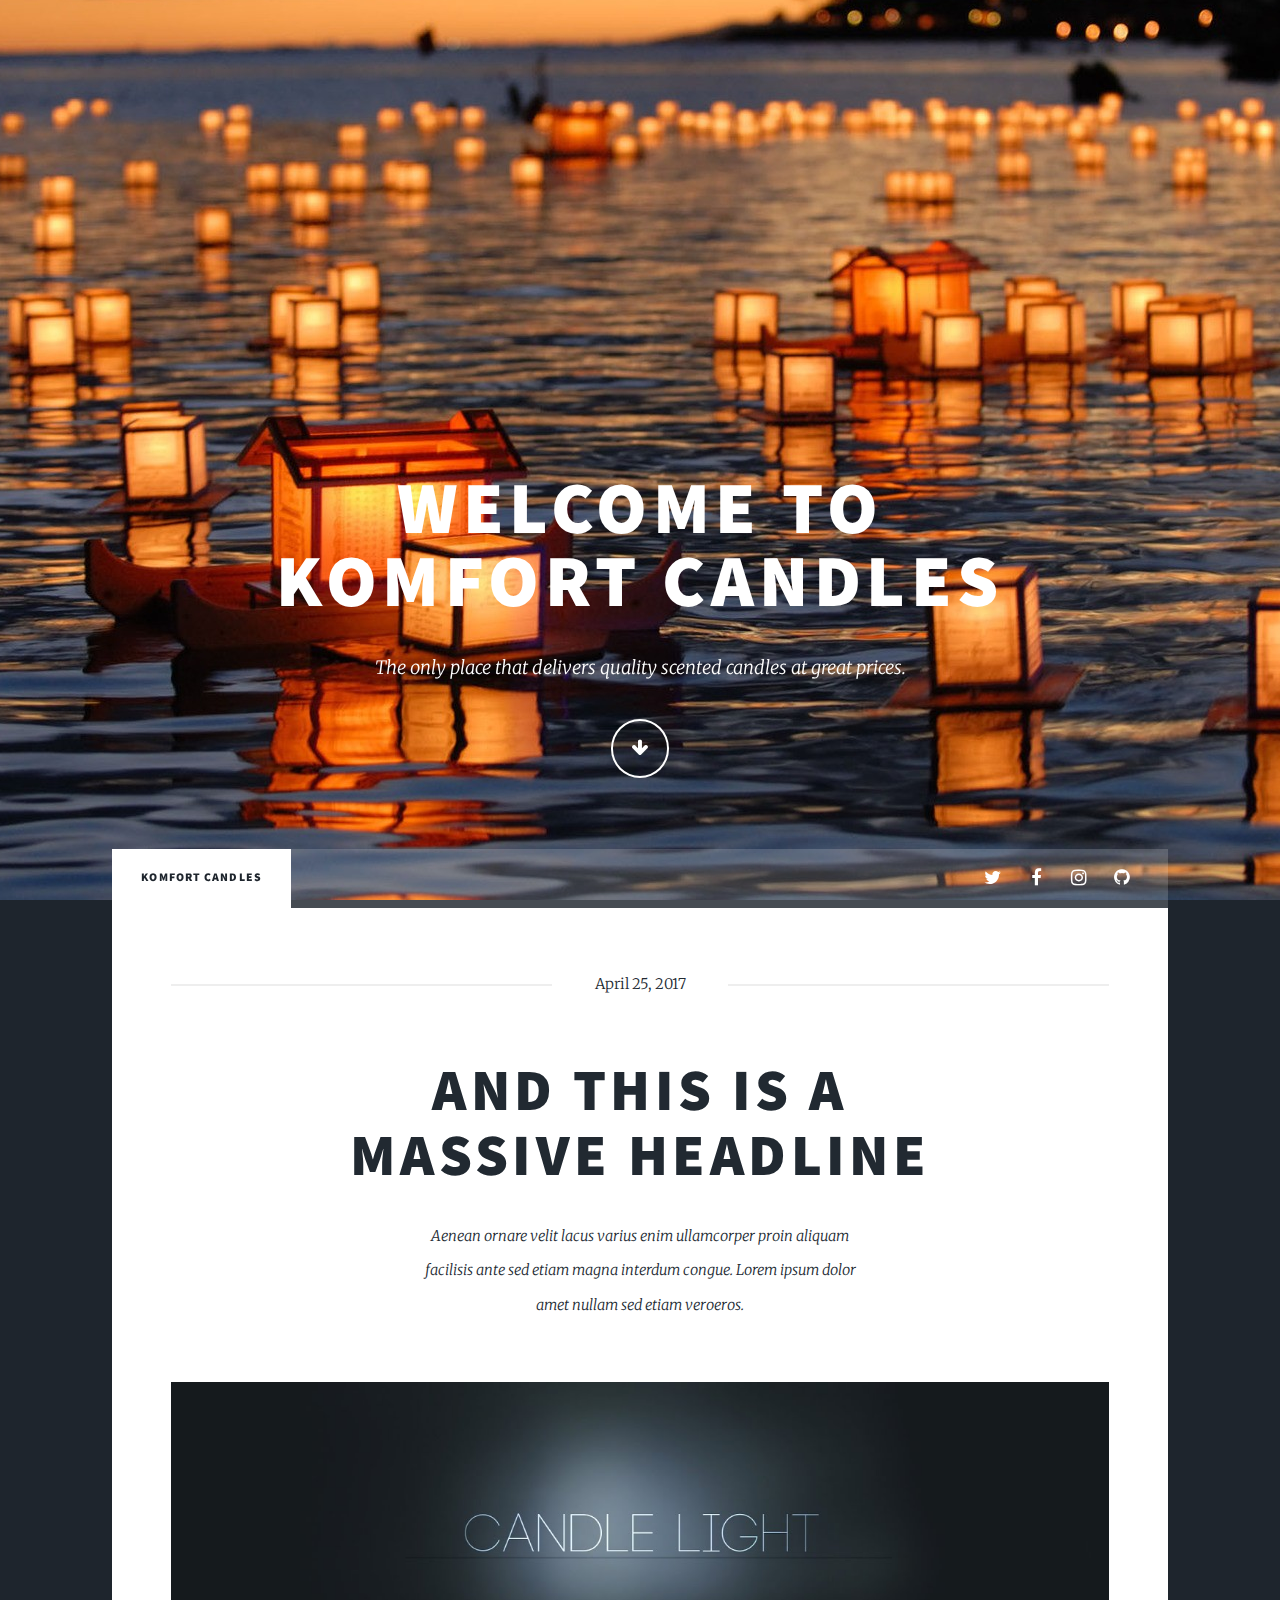
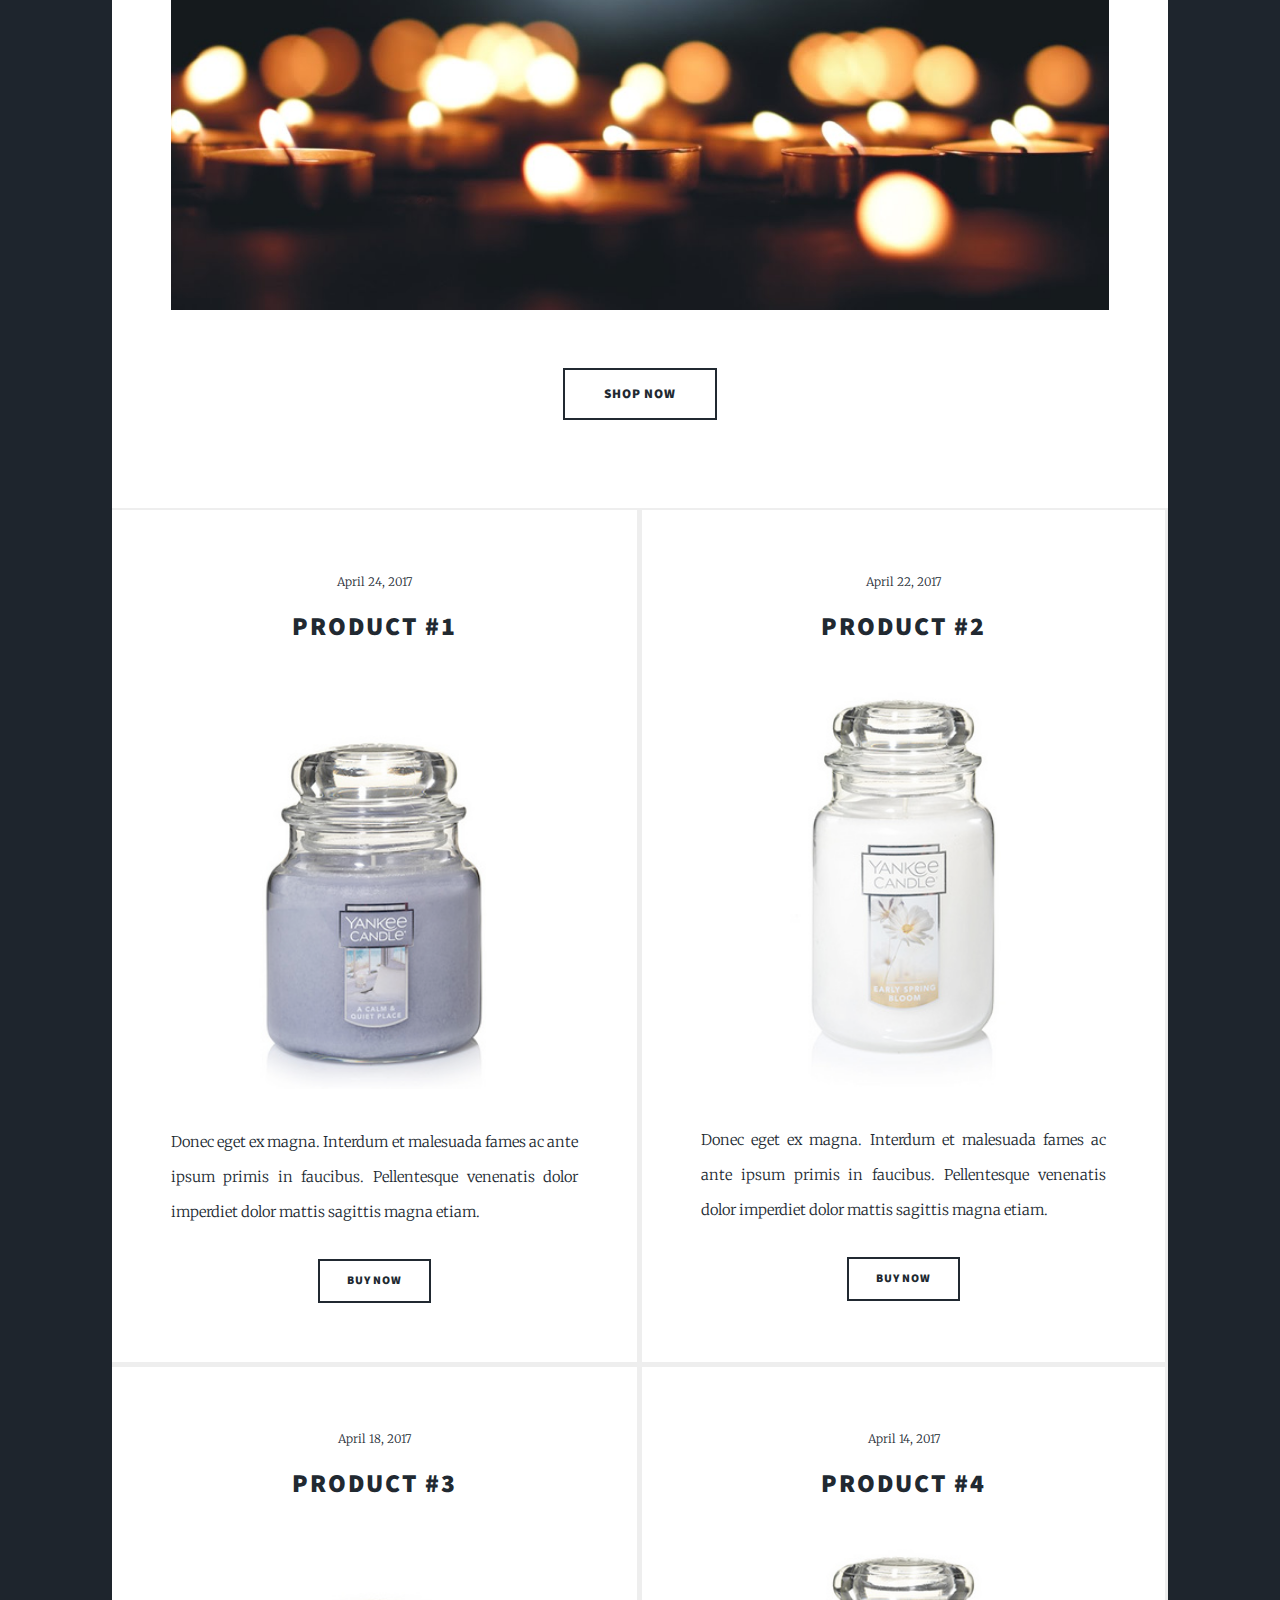
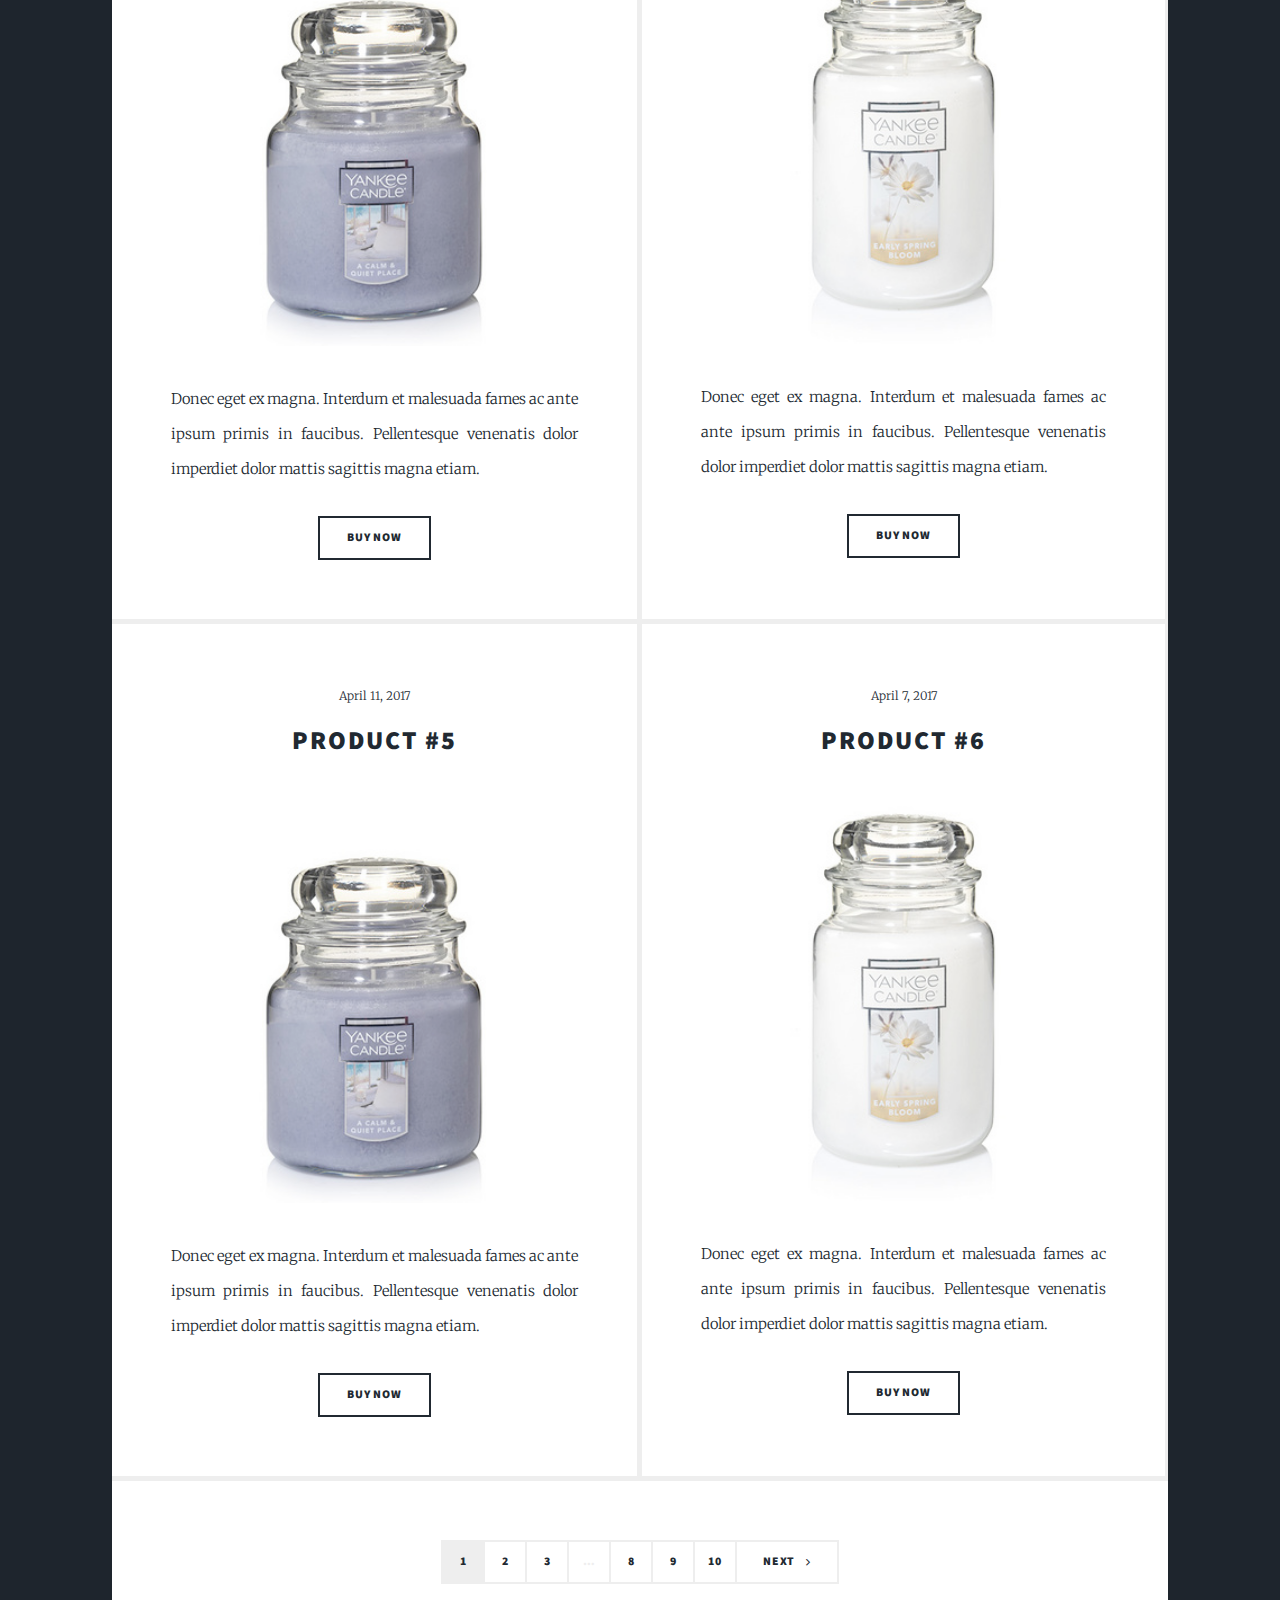
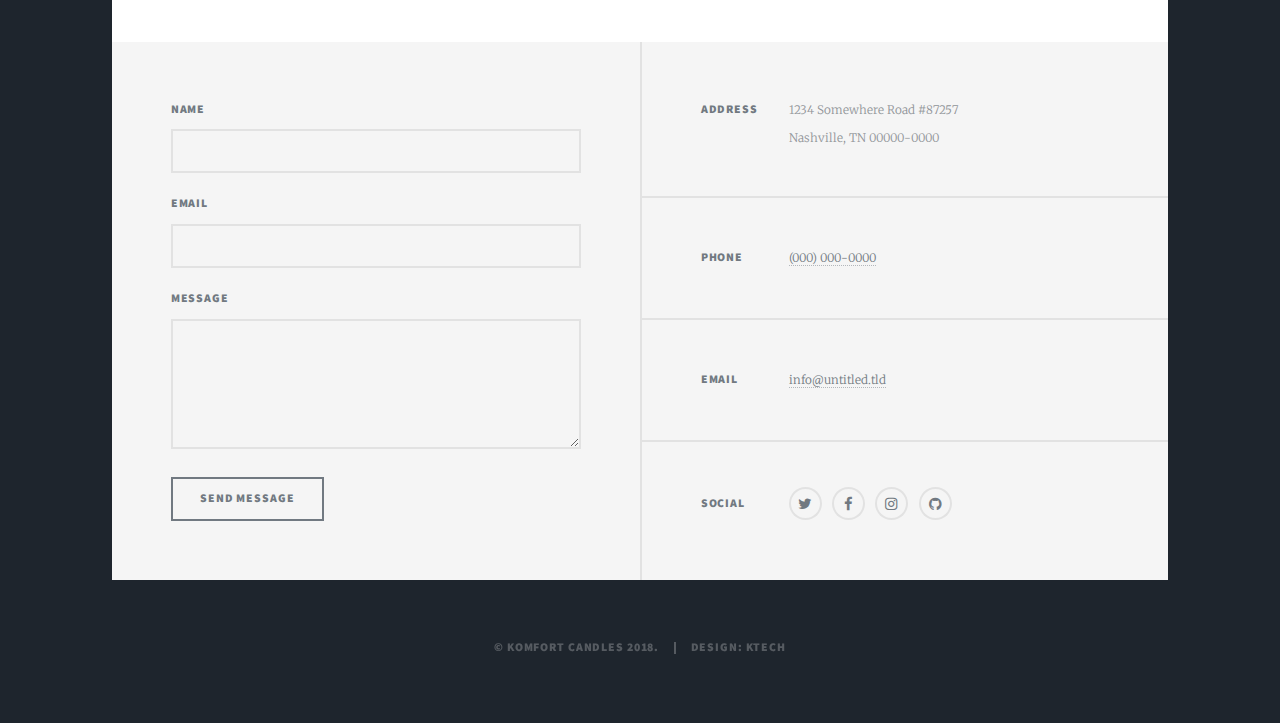
==== index.html @ 7b69973c "Add files via upload" ====
<!DOCTYPE HTML>

<html>
	<head>
		<title>Template6</title>
		<meta charset="utf-8" />
		<meta name="viewport" content="width=device-width, initial-scale=1, user-scalable=no" />
		<link rel="stylesheet" href="assets/css/main.css" />
		<noscript><link rel="stylesheet" href="assets/css/noscript.css" /></noscript>
	</head>
	<body class="is-loading">

		<!-- Wrapper -->
			<div id="wrapper" class="fade-in">

				<!-- Intro -->
					<div id="intro">
						<h1>Welcome to<br />
						KOMFORT CANDLES</h1>
						<p>The only place that delivers quality scented candles at great prices.</p>
						<ul class="actions">
							<li><a href="#header" class="button icon solo fa-arrow-down scrolly">Continue</a></li>
						</ul>
					</div>

				<!-- Header -->
					<header id="header">
						<a href="index.html" class="logo">KC</a>
					</header>

				<!-- Nav -->
					<nav id="nav">
						<ul class="links">
							<li class="active"><a href="index.html">KOMFORT CANDLES</a></li>
						</ul>
						<ul class="icons">
							<li><a href="#" class="icon fa-twitter"><span class="label">Twitter</span></a></li>
							<li><a href="#" class="icon fa-facebook"><span class="label">Facebook</span></a></li>
							<li><a href="#" class="icon fa-instagram"><span class="label">Instagram</span></a></li>
							<li><a href="#" class="icon fa-github"><span class="label">GitHub</span></a></li>
						</ul>
					</nav>

				<!-- Main -->
					<div id="main">

						<!-- Featured Post -->
							<article class="post featured">
								<header class="major">
									<span class="date">April 25, 2017</span>
									<h2><a href="#">And this is a<br />
									massive headline</a></h2>
									<p>Aenean ornare velit lacus varius enim ullamcorper proin aliquam<br />
									facilisis ante sed etiam magna interdum congue. Lorem ipsum dolor<br />
									amet nullam sed etiam veroeros.</p>
								</header>
								<a href="#" class="image main"><img src="images/candles4.jpg" alt="" /></a>
								<ul class="actions">
									<li><a href="#one" class="button big">Shop Now</a></li>
								</ul>
							</article>

						<!-- Posts -->
							<section id="one" class="posts">
								<article>
									<header>
										<span class="date">April 24, 2017</span>
										<h2><a href="#">Product #1<br /></a></h2>
									</header>
									<a href="#" class="image fit"><img src="images/pcandle.jpg" alt="" /></a>
									<p>Donec eget ex magna. Interdum et malesuada fames ac ante ipsum primis in faucibus. Pellentesque venenatis dolor imperdiet dolor mattis sagittis magna etiam.</p>
									<ul class="actions">
										<li><a href="#" class="button">Buy Now</a></li>
									</ul>
								</article>
								<article>
									<header>
										<span class="date">April 22, 2017</span>
										<h2><a href="#">Product #2<br /></a></h2>
									</header>
									<a href="#" class="image fit"><img src="images/pcandle1.jpg" alt="" /></a>
									<p>Donec eget ex magna. Interdum et malesuada fames ac ante ipsum primis in faucibus. Pellentesque venenatis dolor imperdiet dolor mattis sagittis magna etiam.</p>
									<ul class="actions">
										<li><a href="#" class="button">Buy Now</a></li>
									</ul>
								</article>
								<article>
									<header>
										<span class="date">April 18, 2017</span>
										<h2><a href="#">Product #3<br /></a></h2>
									</header>
									<a href="#" class="image fit"><img src="images/pcandle.jpg" alt="" /></a>
									<p>Donec eget ex magna. Interdum et malesuada fames ac ante ipsum primis in faucibus. Pellentesque venenatis dolor imperdiet dolor mattis sagittis magna etiam.</p>
									<ul class="actions">
										<li><a href="#" class="button">Buy Now</a></li>
									</ul>
								</article>
								<article>
									<header>
										<span class="date">April 14, 2017</span>
										<h2><a href="#">Product #4<br /></a></h2>
									</header>
									<a href="#" class="image fit"><img src="images/pcandle1.jpg" alt="" /></a>
									<p>Donec eget ex magna. Interdum et malesuada fames ac ante ipsum primis in faucibus. Pellentesque venenatis dolor imperdiet dolor mattis sagittis magna etiam.</p>
									<ul class="actions">
										<li><a href="#" class="button">Buy Now</a></li>
									</ul>
								</article>
								<article>
									<header>
										<span class="date">April 11, 2017</span>
										<h2><a href="#">Product #5<br /></a></h2>
									</header>
									<a href="#" class="image fit"><img src="images/pcandle.jpg" alt="" /></a>
									<p>Donec eget ex magna. Interdum et malesuada fames ac ante ipsum primis in faucibus. Pellentesque venenatis dolor imperdiet dolor mattis sagittis magna etiam.</p>
									<ul class="actions">
										<li><a href="#" class="button">Buy Now</a></li>
									</ul>
								</article>
								<article>
									<header>
										<span class="date">April 7, 2017</span>
										<h2><a href="#">Product #6<br /></a></h2>
									</header>
									<a href="#" class="image fit"><img src="images/pcandle1.jpg" alt="" /></a>
									<p>Donec eget ex magna. Interdum et malesuada fames ac ante ipsum primis in faucibus. Pellentesque venenatis dolor imperdiet dolor mattis sagittis magna etiam.</p>
									<ul class="actions">
										<li><a href="#" class="button">Buy Now</a></li>
									</ul>
								</article>
							</section>

						<!-- Footer -->
							<footer>
								<div class="pagination">
									<!--<a href="#" class="previous">Prev</a>-->
									<a href="#" class="page active">1</a>
									<a href="#" class="page">2</a>
									<a href="#" class="page">3</a>
									<span class="extra">&hellip;</span>
									<a href="#" class="page">8</a>
									<a href="#" class="page">9</a>
									<a href="#" class="page">10</a>
									<a href="#" class="next">Next</a>
								</div>
							</footer>

					</div>

				<!-- Footer -->
					<footer id="footer">
						<section>
							<form method="post" action="#">
								<div class="field">
									<label for="name">Name</label>
									<input type="text" name="name" id="name" />
								</div>
								<div class="field">
									<label for="email">Email</label>
									<input type="text" name="email" id="email" />
								</div>
								<div class="field">
									<label for="message">Message</label>
									<textarea name="message" id="message" rows="3"></textarea>
								</div>
								<ul class="actions">
									<li><input type="submit" value="Send Message" /></li>
								</ul>
							</form>
						</section>
						<section class="split contact">
							<section class="alt">
								<h3>Address</h3>
								<p>1234 Somewhere Road #87257<br />
								Nashville, TN 00000-0000</p>
							</section>
							<section>
								<h3>Phone</h3>
								<p><a href="#">(000) 000-0000</a></p>
							</section>
							<section>
								<h3>Email</h3>
								<p><a href="#">info@untitled.tld</a></p>
							</section>
							<section>
								<h3>Social</h3>
								<ul class="icons alt">
									<li><a href="#" class="icon alt fa-twitter"><span class="label">Twitter</span></a></li>
									<li><a href="#" class="icon alt fa-facebook"><span class="label">Facebook</span></a></li>
									<li><a href="#" class="icon alt fa-instagram"><span class="label">Instagram</span></a></li>
									<li><a href="#" class="icon alt fa-github"><span class="label">GitHub</span></a></li>
								</ul>
							</section>
						</section>
					</footer>

				<!-- Copyright -->
					<div id="copyright">
						<ul><li>&copy; KOMFORT CANDLES 2018.</li><li>Design: kTECH</a></li></ul>
					</div>

			</div>

		<!-- Scripts -->
			<script src="assets/js/jquery.min.js"></script>
			<script src="assets/js/jquery.scrollex.min.js"></script>
			<script src="assets/js/jquery.scrolly.min.js"></script>
			<script src="assets/js/skel.min.js"></script>
			<script src="assets/js/util.js"></script>
			<script src="assets/js/main.js"></script>
			
			<script>

// Select all links with hashes
$('a[href*="#"]')
  // Remove links that don't actually link to anything
  .not('[href="#"]')
  .not('[href="#0"]')
  .click(function(event) {
    // On-page links
    if (
      location.pathname.replace(/^\//, '') == this.pathname.replace(/^\//, '') 
      && 
      location.hostname == this.hostname
    ) {
      // Figure out element to scroll to
      var target = $(this.hash);
      target = target.length ? target : $('[name=' + this.hash.slice(1) + ']');
      // Does a scroll target exist?
      if (target.length) {
        // Only prevent default if animation is actually gonna happen
        event.preventDefault();
        $('html, body').animate({
          scrollTop: target.offset().top
        }, 1000, function() {
          // Callback after animation
          // Must change focus!
          var $target = $(target);
          $target.focus();
          if ($target.is(":focus")) { // Checking if the target was focused
            return false;
          } else {
            $target.attr('tabindex','-1'); // Adding tabindex for elements not focusable
            $target.focus(); // Set focus again
          };
        });
      }
    }
  });


</script>

	</body>
</html>
---- assets/css/main.css ----
@import url(font-awesome.min.css);
@import url("https://fonts.googleapis.com/css?family=Merriweather:300,700,300italic,700italic|Source+Sans+Pro:900");

/

/* Reset */

	html, body, div, span, applet, object, iframe, h1, h2, h3, h4, h5, h6, p, blockquote, pre, a, abbr, acronym, address, big, cite, code, del, dfn, em, img, ins, kbd, q, s, samp, small, strike, strong, sub, sup, tt, var, b, u, i, center, dl, dt, dd, ol, ul, li, fieldset, form, label, legend, table, caption, tbody, tfoot, thead, tr, th, td, article, aside, canvas, details, embed, figure, figcaption, footer, header, hgroup, menu, nav, output, ruby, section, summary, time, mark, audio, video {
		margin: 0;
		padding: 0;
		border: 0;
		font-size: 100%;
		font: inherit;
		vertical-align: baseline;
	}

	article, aside, details, figcaption, figure, footer, header, hgroup, menu, nav, section {
		display: block;
	}

	body {
		line-height: 1;
	}

	ol, ul {
		list-style: none;
	}

	blockquote, q {
		quotes: none;
	}

	blockquote:before, blockquote:after, q:before, q:after {
		content: '';
		content: none;
	}

	table {
		border-collapse: collapse;
		border-spacing: 0;
	}

	body {
		-webkit-text-size-adjust: none;
	}

/* Box Model */

	*, *:before, *:after {
		-moz-box-sizing: border-box;
		-webkit-box-sizing: border-box;
		box-sizing: border-box;
	}

/* Grid */

	.row {
		border-bottom: solid 1px transparent;
		-moz-box-sizing: border-box;
		-webkit-box-sizing: border-box;
		box-sizing: border-box;
	}

	.row > * {
		float: left;
		-moz-box-sizing: border-box;
		-webkit-box-sizing: border-box;
		box-sizing: border-box;
	}

	.row:after, .row:before {
		content: '';
		display: block;
		clear: both;
		height: 0;
	}

	.row.uniform > * > :first-child {
		margin-top: 0;
	}

	.row.uniform > * > :last-child {
		margin-bottom: 0;
	}

	.row.\30 \25 > * {
		padding: 0 0 0 0rem;
	}

	.row.\30 \25 {
		margin: 0 0 -1px 0rem;
	}

	.row.uniform.\30 \25 > * {
		padding: 0rem 0 0 0rem;
	}

	.row.uniform.\30 \25 {
		margin: 0rem 0 -1px 0rem;
	}

	.row > * {
		padding: 0 0 0 1.5rem;
	}

	.row {
		margin: 0 0 -1px -1.5rem;
	}

	.row.uniform > * {
		padding: 1.5rem 0 0 1.5rem;
	}

	.row.uniform {
		margin: -1.5rem 0 -1px -1.5rem;
	}

	.row.\32 00\25 > * {
		padding: 0 0 0 3rem;
	}

	.row.\32 00\25 {
		margin: 0 0 -1px -3rem;
	}

	.row.uniform.\32 00\25 > * {
		padding: 3rem 0 0 3rem;
	}

	.row.uniform.\32 00\25 {
		margin: -3rem 0 -1px -3rem;
	}

	.row.\31 50\25 > * {
		padding: 0 0 0 2.25rem;
	}

	.row.\31 50\25 {
		margin: 0 0 -1px -2.25rem;
	}

	.row.uniform.\31 50\25 > * {
		padding: 2.25rem 0 0 2.25rem;
	}

	.row.uniform.\31 50\25 {
		margin: -2.25rem 0 -1px -2.25rem;
	}

	.row.\35 0\25 > * {
		padding: 0 0 0 0.75rem;
	}

	.row.\35 0\25 {
		margin: 0 0 -1px -0.75rem;
	}

	.row.uniform.\35 0\25 > * {
		padding: 0.75rem 0 0 0.75rem;
	}

	.row.uniform.\35 0\25 {
		margin: -0.75rem 0 -1px -0.75rem;
	}

	.row.\32 5\25 > * {
		padding: 0 0 0 0.375rem;
	}

	.row.\32 5\25 {
		margin: 0 0 -1px -0.375rem;
	}

	.row.uniform.\32 5\25 > * {
		padding: 0.375rem 0 0 0.375rem;
	}

	.row.uniform.\32 5\25 {
		margin: -0.375rem 0 -1px -0.375rem;
	}

	.\31 2u, .\31 2u\24 {
		width: 100%;
		clear: none;
		margin-left: 0;
	}

	.\31 1u, .\31 1u\24 {
		width: 91.6666666667%;
		clear: none;
		margin-left: 0;
	}

	.\31 0u, .\31 0u\24 {
		width: 83.3333333333%;
		clear: none;
		margin-left: 0;
	}

	.\39 u, .\39 u\24 {
		width: 75%;
		clear: none;
		margin-left: 0;
	}

	.\38 u, .\38 u\24 {
		width: 66.6666666667%;
		clear: none;
		margin-left: 0;
	}

	.\37 u, .\37 u\24 {
		width: 58.3333333333%;
		clear: none;
		margin-left: 0;
	}

	.\36 u, .\36 u\24 {
		width: 50%;
		clear: none;
		margin-left: 0;
	}

	.\35 u, .\35 u\24 {
		width: 41.6666666667%;
		clear: none;
		margin-left: 0;
	}

	.\34 u, .\34 u\24 {
		width: 33.3333333333%;
		clear: none;
		margin-left: 0;
	}

	.\33 u, .\33 u\24 {
		width: 25%;
		clear: none;
		margin-left: 0;
	}

	.\32 u, .\32 u\24 {
		width: 16.6666666667%;
		clear: none;
		margin-left: 0;
	}

	.\31 u, .\31 u\24 {
		width: 8.3333333333%;
		clear: none;
		margin-left: 0;
	}

	.\31 2u\24 + *,
	.\31 1u\24 + *,
	.\31 0u\24 + *,
	.\39 u\24 + *,
	.\38 u\24 + *,
	.\37 u\24 + *,
	.\36 u\24 + *,
	.\35 u\24 + *,
	.\34 u\24 + *,
	.\33 u\24 + *,
	.\32 u\24 + *,
	.\31 u\24 + * {
		clear: left;
	}

	.\-11u {
		margin-left: 91.66667%;
	}

	.\-10u {
		margin-left: 83.33333%;
	}

	.\-9u {
		margin-left: 75%;
	}

	.\-8u {
		margin-left: 66.66667%;
	}

	.\-7u {
		margin-left: 58.33333%;
	}

	.\-6u {
		margin-left: 50%;
	}

	.\-5u {
		margin-left: 41.66667%;
	}

	.\-4u {
		margin-left: 33.33333%;
	}

	.\-3u {
		margin-left: 25%;
	}

	.\-2u {
		margin-left: 16.66667%;
	}

	.\-1u {
		margin-left: 8.33333%;
	}

	@media screen and (max-width: 1680px) {

		.row > * {
			padding: 0 0 0 1.5rem;
		}

		.row {
			margin: 0 0 -1px -1.5rem;
		}

		.row.uniform > * {
			padding: 1.5rem 0 0 1.5rem;
		}

		.row.uniform {
			margin: -1.5rem 0 -1px -1.5rem;
		}

		.row.\32 00\25 > * {
			padding: 0 0 0 3rem;
		}

		.row.\32 00\25 {
			margin: 0 0 -1px -3rem;
		}

		.row.uniform.\32 00\25 > * {
			padding: 3rem 0 0 3rem;
		}

		.row.uniform.\32 00\25 {
			margin: -3rem 0 -1px -3rem;
		}

		.row.\31 50\25 > * {
			padding: 0 0 0 2.25rem;
		}

		.row.\31 50\25 {
			margin: 0 0 -1px -2.25rem;
		}

		.row.uniform.\31 50\25 > * {
			padding: 2.25rem 0 0 2.25rem;
		}

		.row.uniform.\31 50\25 {
			margin: -2.25rem 0 -1px -2.25rem;
		}

		.row.\35 0\25 > * {
			padding: 0 0 0 0.75rem;
		}

		.row.\35 0\25 {
			margin: 0 0 -1px -0.75rem;
		}

		.row.uniform.\35 0\25 > * {
			padding: 0.75rem 0 0 0.75rem;
		}

		.row.uniform.\35 0\25 {
			margin: -0.75rem 0 -1px -0.75rem;
		}

		.row.\32 5\25 > * {
			padding: 0 0 0 0.375rem;
		}

		.row.\32 5\25 {
			margin: 0 0 -1px -0.375rem;
		}

		.row.uniform.\32 5\25 > * {
			padding: 0.375rem 0 0 0.375rem;
		}

		.row.uniform.\32 5\25 {
			margin: -0.375rem 0 -1px -0.375rem;
		}

		.\31 2u\28xlarge\29, .\31 2u\24\28xlarge\29 {
			width: 100%;
			clear: none;
			margin-left: 0;
		}

		.\31 1u\28xlarge\29, .\31 1u\24\28xlarge\29 {
			width: 91.6666666667%;
			clear: none;
			margin-left: 0;
		}

		.\31 0u\28xlarge\29, .\31 0u\24\28xlarge\29 {
			width: 83.3333333333%;
			clear: none;
			margin-left: 0;
		}

		.\39 u\28xlarge\29, .\39 u\24\28xlarge\29 {
			width: 75%;
			clear: none;
			margin-left: 0;
		}

		.\38 u\28xlarge\29, .\38 u\24\28xlarge\29 {
			width: 66.6666666667%;
			clear: none;
			margin-left: 0;
		}

		.\37 u\28xlarge\29, .\37 u\24\28xlarge\29 {
			width: 58.3333333333%;
			clear: none;
			margin-left: 0;
		}

		.\36 u\28xlarge\29, .\36 u\24\28xlarge\29 {
			width: 50%;
			clear: none;
			margin-left: 0;
		}

		.\35 u\28xlarge\29, .\35 u\24\28xlarge\29 {
			width: 41.6666666667%;
			clear: none;
			margin-left: 0;
		}

		.\34 u\28xlarge\29, .\34 u\24\28xlarge\29 {
			width: 33.3333333333%;
			clear: none;
			margin-left: 0;
		}

		.\33 u\28xlarge\29, .\33 u\24\28xlarge\29 {
			width: 25%;
			clear: none;
			margin-left: 0;
		}

		.\32 u\28xlarge\29, .\32 u\24\28xlarge\29 {
			width: 16.6666666667%;
			clear: none;
			margin-left: 0;
		}

		.\31 u\28xlarge\29, .\31 u\24\28xlarge\29 {
			width: 8.3333333333%;
			clear: none;
			margin-left: 0;
		}

		.\31 2u\24\28xlarge\29 + *,
		.\31 1u\24\28xlarge\29 + *,
		.\31 0u\24\28xlarge\29 + *,
		.\39 u\24\28xlarge\29 + *,
		.\38 u\24\28xlarge\29 + *,
		.\37 u\24\28xlarge\29 + *,
		.\36 u\24\28xlarge\29 + *,
		.\35 u\24\28xlarge\29 + *,
		.\34 u\24\28xlarge\29 + *,
		.\33 u\24\28xlarge\29 + *,
		.\32 u\24\28xlarge\29 + *,
		.\31 u\24\28xlarge\29 + * {
			clear: left;
		}

		.\-11u\28xlarge\29 {
			margin-left: 91.66667%;
		}

		.\-10u\28xlarge\29 {
			margin-left: 83.33333%;
		}

		.\-9u\28xlarge\29 {
			margin-left: 75%;
		}

		.\-8u\28xlarge\29 {
			margin-left: 66.66667%;
		}

		.\-7u\28xlarge\29 {
			margin-left: 58.33333%;
		}

		.\-6u\28xlarge\29 {
			margin-left: 50%;
		}

		.\-5u\28xlarge\29 {
			margin-left: 41.66667%;
		}

		.\-4u\28xlarge\29 {
			margin-left: 33.33333%;
		}

		.\-3u\28xlarge\29 {
			margin-left: 25%;
		}

		.\-2u\28xlarge\29 {
			margin-left: 16.66667%;
		}

		.\-1u\28xlarge\29 {
			margin-left: 8.33333%;
		}

	}

	@media screen and (max-width: 1280px) {

		.row > * {
			padding: 0 0 0 1.5rem;
		}

		.row {
			margin: 0 0 -1px -1.5rem;
		}

		.row.uniform > * {
			padding: 1.5rem 0 0 1.5rem;
		}

		.row.uniform {
			margin: -1.5rem 0 -1px -1.5rem;
		}

		.row.\32 00\25 > * {
			padding: 0 0 0 3rem;
		}

		.row.\32 00\25 {
			margin: 0 0 -1px -3rem;
		}

		.row.uniform.\32 00\25 > * {
			padding: 3rem 0 0 3rem;
		}

		.row.uniform.\32 00\25 {
			margin: -3rem 0 -1px -3rem;
		}

		.row.\31 50\25 > * {
			padding: 0 0 0 2.25rem;
		}

		.row.\31 50\25 {
			margin: 0 0 -1px -2.25rem;
		}

		.row.uniform.\31 50\25 > * {
			padding: 2.25rem 0 0 2.25rem;
		}

		.row.uniform.\31 50\25 {
			margin: -2.25rem 0 -1px -2.25rem;
		}

		.row.\35 0\25 > * {
			padding: 0 0 0 0.75rem;
		}

		.row.\35 0\25 {
			margin: 0 0 -1px -0.75rem;
		}

		.row.uniform.\35 0\25 > * {
			padding: 0.75rem 0 0 0.75rem;
		}

		.row.uniform.\35 0\25 {
			margin: -0.75rem 0 -1px -0.75rem;
		}

		.row.\32 5\25 > * {
			padding: 0 0 0 0.375rem;
		}

		.row.\32 5\25 {
			margin: 0 0 -1px -0.375rem;
		}

		.row.uniform.\32 5\25 > * {
			padding: 0.375rem 0 0 0.375rem;
		}

		.row.uniform.\32 5\25 {
			margin: -0.375rem 0 -1px -0.375rem;
		}

		.\31 2u\28large\29, .\31 2u\24\28large\29 {
			width: 100%;
			clear: none;
			margin-left: 0;
		}

		.\31 1u\28large\29, .\31 1u\24\28large\29 {
			width: 91.6666666667%;
			clear: none;
			margin-left: 0;
		}

		.\31 0u\28large\29, .\31 0u\24\28large\29 {
			width: 83.3333333333%;
			clear: none;
			margin-left: 0;
		}

		.\39 u\28large\29, .\39 u\24\28large\29 {
			width: 75%;
			clear: none;
			margin-left: 0;
		}

		.\38 u\28large\29, .\38 u\24\28large\29 {
			width: 66.6666666667%;
			clear: none;
			margin-left: 0;
		}

		.\37 u\28large\29, .\37 u\24\28large\29 {
			width: 58.3333333333%;
			clear: none;
			margin-left: 0;
		}

		.\36 u\28large\29, .\36 u\24\28large\29 {
			width: 50%;
			clear: none;
			margin-left: 0;
		}

		.\35 u\28large\29, .\35 u\24\28large\29 {
			width: 41.6666666667%;
			clear: none;
			margin-left: 0;
		}

		.\34 u\28large\29, .\34 u\24\28large\29 {
			width: 33.3333333333%;
			clear: none;
			margin-left: 0;
		}

		.\33 u\28large\29, .\33 u\24\28large\29 {
			width: 25%;
			clear: none;
			margin-left: 0;
		}

		.\32 u\28large\29, .\32 u\24\28large\29 {
			width: 16.6666666667%;
			clear: none;
			margin-left: 0;
		}

		.\31 u\28large\29, .\31 u\24\28large\29 {
			width: 8.3333333333%;
			clear: none;
			margin-left: 0;
		}

		.\31 2u\24\28large\29 + *,
		.\31 1u\24\28large\29 + *,
		.\31 0u\24\28large\29 + *,
		.\39 u\24\28large\29 + *,
		.\38 u\24\28large\29 + *,
		.\37 u\24\28large\29 + *,
		.\36 u\24\28large\29 + *,
		.\35 u\24\28large\29 + *,
		.\34 u\24\28large\29 + *,
		.\33 u\24\28large\29 + *,
		.\32 u\24\28large\29 + *,
		.\31 u\24\28large\29 + * {
			clear: left;
		}

		.\-11u\28large\29 {
			margin-left: 91.66667%;
		}

		.\-10u\28large\29 {
			margin-left: 83.33333%;
		}

		.\-9u\28large\29 {
			margin-left: 75%;
		}

		.\-8u\28large\29 {
			margin-left: 66.66667%;
		}

		.\-7u\28large\29 {
			margin-left: 58.33333%;
		}

		.\-6u\28large\29 {
			margin-left: 50%;
		}

		.\-5u\28large\29 {
			margin-left: 41.66667%;
		}

		.\-4u\28large\29 {
			margin-left: 33.33333%;
		}

		.\-3u\28large\29 {
			margin-left: 25%;
		}

		.\-2u\28large\29 {
			margin-left: 16.66667%;
		}

		.\-1u\28large\29 {
			margin-left: 8.33333%;
		}

	}

	@media screen and (max-width: 980px) {

		.row > * {
			padding: 0 0 0 1.5rem;
		}

		.row {
			margin: 0 0 -1px -1.5rem;
		}

		.row.uniform > * {
			padding: 1.5rem 0 0 1.5rem;
		}

		.row.uniform {
			margin: -1.5rem 0 -1px -1.5rem;
		}

		.row.\32 00\25 > * {
			padding: 0 0 0 3rem;
		}

		.row.\32 00\25 {
			margin: 0 0 -1px -3rem;
		}

		.row.uniform.\32 00\25 > * {
			padding: 3rem 0 0 3rem;
		}

		.row.uniform.\32 00\25 {
			margin: -3rem 0 -1px -3rem;
		}

		.row.\31 50\25 > * {
			padding: 0 0 0 2.25rem;
		}

		.row.\31 50\25 {
			margin: 0 0 -1px -2.25rem;
		}

		.row.uniform.\31 50\25 > * {
			padding: 2.25rem 0 0 2.25rem;
		}

		.row.uniform.\31 50\25 {
			margin: -2.25rem 0 -1px -2.25rem;
		}

		.row.\35 0\25 > * {
			padding: 0 0 0 0.75rem;
		}

		.row.\35 0\25 {
			margin: 0 0 -1px -0.75rem;
		}

		.row.uniform.\35 0\25 > * {
			padding: 0.75rem 0 0 0.75rem;
		}

		.row.uniform.\35 0\25 {
			margin: -0.75rem 0 -1px -0.75rem;
		}

		.row.\32 5\25 > * {
			padding: 0 0 0 0.375rem;
		}

		.row.\32 5\25 {
			margin: 0 0 -1px -0.375rem;
		}

		.row.uniform.\32 5\25 > * {
			padding: 0.375rem 0 0 0.375rem;
		}

		.row.uniform.\32 5\25 {
			margin: -0.375rem 0 -1px -0.375rem;
		}

		.\31 2u\28medium\29, .\31 2u\24\28medium\29 {
			width: 100%;
			clear: none;
			margin-left: 0;
		}

		.\31 1u\28medium\29, .\31 1u\24\28medium\29 {
			width: 91.6666666667%;
			clear: none;
			margin-left: 0;
		}

		.\31 0u\28medium\29, .\31 0u\24\28medium\29 {
			width: 83.3333333333%;
			clear: none;
			margin-left: 0;
		}

		.\39 u\28medium\29, .\39 u\24\28medium\29 {
			width: 75%;
			clear: none;
			margin-left: 0;
		}

		.\38 u\28medium\29, .\38 u\24\28medium\29 {
			width: 66.6666666667%;
			clear: none;
			margin-left: 0;
		}

		.\37 u\28medium\29, .\37 u\24\28medium\29 {
			width: 58.3333333333%;
			clear: none;
			margin-left: 0;
		}

		.\36 u\28medium\29, .\36 u\24\28medium\29 {
			width: 50%;
			clear: none;
			margin-left: 0;
		}

		.\35 u\28medium\29, .\35 u\24\28medium\29 {
			width: 41.6666666667%;
			clear: none;
			margin-left: 0;
		}

		.\34 u\28medium\29, .\34 u\24\28medium\29 {
			width: 33.3333333333%;
			clear: none;
			margin-left: 0;
		}

		.\33 u\28medium\29, .\33 u\24\28medium\29 {
			width: 25%;
			clear: none;
			margin-left: 0;
		}

		.\32 u\28medium\29, .\32 u\24\28medium\29 {
			width: 16.6666666667%;
			clear: none;
			margin-left: 0;
		}

		.\31 u\28medium\29, .\31 u\24\28medium\29 {
			width: 8.3333333333%;
			clear: none;
			margin-left: 0;
		}

		.\31 2u\24\28medium\29 + *,
		.\31 1u\24\28medium\29 + *,
		.\31 0u\24\28medium\29 + *,
		.\39 u\24\28medium\29 + *,
		.\38 u\24\28medium\29 + *,
		.\37 u\24\28medium\29 + *,
		.\36 u\24\28medium\29 + *,
		.\35 u\24\28medium\29 + *,
		.\34 u\24\28medium\29 + *,
		.\33 u\24\28medium\29 + *,
		.\32 u\24\28medium\29 + *,
		.\31 u\24\28medium\29 + * {
			clear: left;
		}

		.\-11u\28medium\29 {
			margin-left: 91.66667%;
		}

		.\-10u\28medium\29 {
			margin-left: 83.33333%;
		}

		.\-9u\28medium\29 {
			margin-left: 75%;
		}

		.\-8u\28medium\29 {
			margin-left: 66.66667%;
		}

		.\-7u\28medium\29 {
			margin-left: 58.33333%;
		}

		.\-6u\28medium\29 {
			margin-left: 50%;
		}

		.\-5u\28medium\29 {
			margin-left: 41.66667%;
		}

		.\-4u\28medium\29 {
			margin-left: 33.33333%;
		}

		.\-3u\28medium\29 {
			margin-left: 25%;
		}

		.\-2u\28medium\29 {
			margin-left: 16.66667%;
		}

		.\-1u\28medium\29 {
			margin-left: 8.33333%;
		}

	}

	@media screen and (max-width: 736px) {

		.row > * {
			padding: 0 0 0 1.5rem;
		}

		.row {
			margin: 0 0 -1px -1.5rem;
		}

		.row.uniform > * {
			padding: 1.5rem 0 0 1.5rem;
		}

		.row.uniform {
			margin: -1.5rem 0 -1px -1.5rem;
		}

		.row.\32 00\25 > * {
			padding: 0 0 0 3rem;
		}

		.row.\32 00\25 {
			margin: 0 0 -1px -3rem;
		}

		.row.uniform.\32 00\25 > * {
			padding: 3rem 0 0 3rem;
		}

		.row.uniform.\32 00\25 {
			margin: -3rem 0 -1px -3rem;
		}

		.row.\31 50\25 > * {
			padding: 0 0 0 2.25rem;
		}

		.row.\31 50\25 {
			margin: 0 0 -1px -2.25rem;
		}

		.row.uniform.\31 50\25 > * {
			padding: 2.25rem 0 0 2.25rem;
		}

		.row.uniform.\31 50\25 {
			margin: -2.25rem 0 -1px -2.25rem;
		}

		.row.\35 0\25 > * {
			padding: 0 0 0 0.75rem;
		}

		.row.\35 0\25 {
			margin: 0 0 -1px -0.75rem;
		}

		.row.uniform.\35 0\25 > * {
			padding: 0.75rem 0 0 0.75rem;
		}

		.row.uniform.\35 0\25 {
			margin: -0.75rem 0 -1px -0.75rem;
		}

		.row.\32 5\25 > * {
			padding: 0 0 0 0.375rem;
		}

		.row.\32 5\25 {
			margin: 0 0 -1px -0.375rem;
		}

		.row.uniform.\32 5\25 > * {
			padding: 0.375rem 0 0 0.375rem;
		}

		.row.uniform.\32 5\25 {
			margin: -0.375rem 0 -1px -0.375rem;
		}

		.\31 2u\28small\29, .\31 2u\24\28small\29 {
			width: 100%;
			clear: none;
			margin-left: 0;
		}

		.\31 1u\28small\29, .\31 1u\24\28small\29 {
			width: 91.6666666667%;
			clear: none;
			margin-left: 0;
		}

		.\31 0u\28small\29, .\31 0u\24\28small\29 {
			width: 83.3333333333%;
			clear: none;
			margin-left: 0;
		}

		.\39 u\28small\29, .\39 u\24\28small\29 {
			width: 75%;
			clear: none;
			margin-left: 0;
		}

		.\38 u\28small\29, .\38 u\24\28small\29 {
			width: 66.6666666667%;
			clear: none;
			margin-left: 0;
		}

		.\37 u\28small\29, .\37 u\24\28small\29 {
			width: 58.3333333333%;
			clear: none;
			margin-left: 0;
		}

		.\36 u\28small\29, .\36 u\24\28small\29 {
			width: 50%;
			clear: none;
			margin-left: 0;
		}

		.\35 u\28small\29, .\35 u\24\28small\29 {
			width: 41.6666666667%;
			clear: none;
			margin-left: 0;
		}

		.\34 u\28small\29, .\34 u\24\28small\29 {
			width: 33.3333333333%;
			clear: none;
			margin-left: 0;
		}

		.\33 u\28small\29, .\33 u\24\28small\29 {
			width: 25%;
			clear: none;
			margin-left: 0;
		}

		.\32 u\28small\29, .\32 u\24\28small\29 {
			width: 16.6666666667%;
			clear: none;
			margin-left: 0;
		}

		.\31 u\28small\29, .\31 u\24\28small\29 {
			width: 8.3333333333%;
			clear: none;
			margin-left: 0;
		}

		.\31 2u\24\28small\29 + *,
		.\31 1u\24\28small\29 + *,
		.\31 0u\24\28small\29 + *,
		.\39 u\24\28small\29 + *,
		.\38 u\24\28small\29 + *,
		.\37 u\24\28small\29 + *,
		.\36 u\24\28small\29 + *,
		.\35 u\24\28small\29 + *,
		.\34 u\24\28small\29 + *,
		.\33 u\24\28small\29 + *,
		.\32 u\24\28small\29 + *,
		.\31 u\24\28small\29 + * {
			clear: left;
		}

		.\-11u\28small\29 {
			margin-left: 91.66667%;
		}

		.\-10u\28small\29 {
			margin-left: 83.33333%;
		}

		.\-9u\28small\29 {
			margin-left: 75%;
		}

		.\-8u\28small\29 {
			margin-left: 66.66667%;
		}

		.\-7u\28small\29 {
			margin-left: 58.33333%;
		}

		.\-6u\28small\29 {
			margin-left: 50%;
		}

		.\-5u\28small\29 {
			margin-left: 41.66667%;
		}

		.\-4u\28small\29 {
			margin-left: 33.33333%;
		}

		.\-3u\28small\29 {
			margin-left: 25%;
		}

		.\-2u\28small\29 {
			margin-left: 16.66667%;
		}

		.\-1u\28small\29 {
			margin-left: 8.33333%;
		}

	}

	@media screen and (max-width: 480px) {

		.row > * {
			padding: 0 0 0 1.5rem;
		}

		.row {
			margin: 0 0 -1px -1.5rem;
		}

		.row.uniform > * {
			padding: 1.5rem 0 0 1.5rem;
		}

		.row.uniform {
			margin: -1.5rem 0 -1px -1.5rem;
		}

		.row.\32 00\25 > * {
			padding: 0 0 0 3rem;
		}

		.row.\32 00\25 {
			margin: 0 0 -1px -3rem;
		}

		.row.uniform.\32 00\25 > * {
			padding: 3rem 0 0 3rem;
		}

		.row.uniform.\32 00\25 {
			margin: -3rem 0 -1px -3rem;
		}

		.row.\31 50\25 > * {
			padding: 0 0 0 2.25rem;
		}

		.row.\31 50\25 {
			margin: 0 0 -1px -2.25rem;
		}

		.row.uniform.\31 50\25 > * {
			padding: 2.25rem 0 0 2.25rem;
		}

		.row.uniform.\31 50\25 {
			margin: -2.25rem 0 -1px -2.25rem;
		}

		.row.\35 0\25 > * {
			padding: 0 0 0 0.75rem;
		}

		.row.\35 0\25 {
			margin: 0 0 -1px -0.75rem;
		}

		.row.uniform.\35 0\25 > * {
			padding: 0.75rem 0 0 0.75rem;
		}

		.row.uniform.\35 0\25 {
			margin: -0.75rem 0 -1px -0.75rem;
		}

		.row.\32 5\25 > * {
			padding: 0 0 0 0.375rem;
		}

		.row.\32 5\25 {
			margin: 0 0 -1px -0.375rem;
		}

		.row.uniform.\32 5\25 > * {
			padding: 0.375rem 0 0 0.375rem;
		}

		.row.uniform.\32 5\25 {
			margin: -0.375rem 0 -1px -0.375rem;
		}

		.\31 2u\28xsmall\29, .\31 2u\24\28xsmall\29 {
			width: 100%;
			clear: none;
			margin-left: 0;
		}

		.\31 1u\28xsmall\29, .\31 1u\24\28xsmall\29 {
			width: 91.6666666667%;
			clear: none;
			margin-left: 0;
		}

		.\31 0u\28xsmall\29, .\31 0u\24\28xsmall\29 {
			width: 83.3333333333%;
			clear: none;
			margin-left: 0;
		}

		.\39 u\28xsmall\29, .\39 u\24\28xsmall\29 {
			width: 75%;
			clear: none;
			margin-left: 0;
		}

		.\38 u\28xsmall\29, .\38 u\24\28xsmall\29 {
			width: 66.6666666667%;
			clear: none;
			margin-left: 0;
		}

		.\37 u\28xsmall\29, .\37 u\24\28xsmall\29 {
			width: 58.3333333333%;
			clear: none;
			margin-left: 0;
		}

		.\36 u\28xsmall\29, .\36 u\24\28xsmall\29 {
			width: 50%;
			clear: none;
			margin-left: 0;
		}

		.\35 u\28xsmall\29, .\35 u\24\28xsmall\29 {
			width: 41.6666666667%;
			clear: none;
			margin-left: 0;
		}

		.\34 u\28xsmall\29, .\34 u\24\28xsmall\29 {
			width: 33.3333333333%;
			clear: none;
			margin-left: 0;
		}

		.\33 u\28xsmall\29, .\33 u\24\28xsmall\29 {
			width: 25%;
			clear: none;
			margin-left: 0;
		}

		.\32 u\28xsmall\29, .\32 u\24\28xsmall\29 {
			width: 16.6666666667%;
			clear: none;
			margin-left: 0;
		}

		.\31 u\28xsmall\29, .\31 u\24\28xsmall\29 {
			width: 8.3333333333%;
			clear: none;
			margin-left: 0;
		}

		.\31 2u\24\28xsmall\29 + *,
		.\31 1u\24\28xsmall\29 + *,
		.\31 0u\24\28xsmall\29 + *,
		.\39 u\24\28xsmall\29 + *,
		.\38 u\24\28xsmall\29 + *,
		.\37 u\24\28xsmall\29 + *,
		.\36 u\24\28xsmall\29 + *,
		.\35 u\24\28xsmall\29 + *,
		.\34 u\24\28xsmall\29 + *,
		.\33 u\24\28xsmall\29 + *,
		.\32 u\24\28xsmall\29 + *,
		.\31 u\24\28xsmall\29 + * {
			clear: left;
		}

		.\-11u\28xsmall\29 {
			margin-left: 91.66667%;
		}

		.\-10u\28xsmall\29 {
			margin-left: 83.33333%;
		}

		.\-9u\28xsmall\29 {
			margin-left: 75%;
		}

		.\-8u\28xsmall\29 {
			margin-left: 66.66667%;
		}

		.\-7u\28xsmall\29 {
			margin-left: 58.33333%;
		}

		.\-6u\28xsmall\29 {
			margin-left: 50%;
		}

		.\-5u\28xsmall\29 {
			margin-left: 41.66667%;
		}

		.\-4u\28xsmall\29 {
			margin-left: 33.33333%;
		}

		.\-3u\28xsmall\29 {
			margin-left: 25%;
		}

		.\-2u\28xsmall\29 {
			margin-left: 16.66667%;
		}

		.\-1u\28xsmall\29 {
			margin-left: 8.33333%;
		}

	}

	@media screen and (max-width: 360px) {

		.row > * {
			padding: 0 0 0 1.5rem;
		}

		.row {
			margin: 0 0 -1px -1.5rem;
		}

		.row.uniform > * {
			padding: 1.5rem 0 0 1.5rem;
		}

		.row.uniform {
			margin: -1.5rem 0 -1px -1.5rem;
		}

		.row.\32 00\25 > * {
			padding: 0 0 0 3rem;
		}

		.row.\32 00\25 {
			margin: 0 0 -1px -3rem;
		}

		.row.uniform.\32 00\25 > * {
			padding: 3rem 0 0 3rem;
		}

		.row.uniform.\32 00\25 {
			margin: -3rem 0 -1px -3rem;
		}

		.row.\31 50\25 > * {
			padding: 0 0 0 2.25rem;
		}

		.row.\31 50\25 {
			margin: 0 0 -1px -2.25rem;
		}

		.row.uniform.\31 50\25 > * {
			padding: 2.25rem 0 0 2.25rem;
		}

		.row.uniform.\31 50\25 {
			margin: -2.25rem 0 -1px -2.25rem;
		}

		.row.\35 0\25 > * {
			padding: 0 0 0 0.75rem;
		}

		.row.\35 0\25 {
			margin: 0 0 -1px -0.75rem;
		}

		.row.uniform.\35 0\25 > * {
			padding: 0.75rem 0 0 0.75rem;
		}

		.row.uniform.\35 0\25 {
			margin: -0.75rem 0 -1px -0.75rem;
		}

		.row.\32 5\25 > * {
			padding: 0 0 0 0.375rem;
		}

		.row.\32 5\25 {
			margin: 0 0 -1px -0.375rem;
		}

		.row.uniform.\32 5\25 > * {
			padding: 0.375rem 0 0 0.375rem;
		}

		.row.uniform.\32 5\25 {
			margin: -0.375rem 0 -1px -0.375rem;
		}

		.\31 2u\28xxsmall\29, .\31 2u\24\28xxsmall\29 {
			width: 100%;
			clear: none;
			margin-left: 0;
		}

		.\31 1u\28xxsmall\29, .\31 1u\24\28xxsmall\29 {
			width: 91.6666666667%;
			clear: none;
			margin-left: 0;
		}

		.\31 0u\28xxsmall\29, .\31 0u\24\28xxsmall\29 {
			width: 83.3333333333%;
			clear: none;
			margin-left: 0;
		}

		.\39 u\28xxsmall\29, .\39 u\24\28xxsmall\29 {
			width: 75%;
			clear: none;
			margin-left: 0;
		}

		.\38 u\28xxsmall\29, .\38 u\24\28xxsmall\29 {
			width: 66.6666666667%;
			clear: none;
			margin-left: 0;
		}

		.\37 u\28xxsmall\29, .\37 u\24\28xxsmall\29 {
			width: 58.3333333333%;
			clear: none;
			margin-left: 0;
		}

		.\36 u\28xxsmall\29, .\36 u\24\28xxsmall\29 {
			width: 50%;
			clear: none;
			margin-left: 0;
		}

		.\35 u\28xxsmall\29, .\35 u\24\28xxsmall\29 {
			width: 41.6666666667%;
			clear: none;
			margin-left: 0;
		}

		.\34 u\28xxsmall\29, .\34 u\24\28xxsmall\29 {
			width: 33.3333333333%;
			clear: none;
			margin-left: 0;
		}

		.\33 u\28xxsmall\29, .\33 u\24\28xxsmall\29 {
			width: 25%;
			clear: none;
			margin-left: 0;
		}

		.\32 u\28xxsmall\29, .\32 u\24\28xxsmall\29 {
			width: 16.6666666667%;
			clear: none;
			margin-left: 0;
		}

		.\31 u\28xxsmall\29, .\31 u\24\28xxsmall\29 {
			width: 8.3333333333%;
			clear: none;
			margin-left: 0;
		}

		.\31 2u\24\28xxsmall\29 + *,
		.\31 1u\24\28xxsmall\29 + *,
		.\31 0u\24\28xxsmall\29 + *,
		.\39 u\24\28xxsmall\29 + *,
		.\38 u\24\28xxsmall\29 + *,
		.\37 u\24\28xxsmall\29 + *,
		.\36 u\24\28xxsmall\29 + *,
		.\35 u\24\28xxsmall\29 + *,
		.\34 u\24\28xxsmall\29 + *,
		.\33 u\24\28xxsmall\29 + *,
		.\32 u\24\28xxsmall\29 + *,
		.\31 u\24\28xxsmall\29 + * {
			clear: left;
		}

		.\-11u\28xxsmall\29 {
			margin-left: 91.66667%;
		}

		.\-10u\28xxsmall\29 {
			margin-left: 83.33333%;
		}

		.\-9u\28xxsmall\29 {
			margin-left: 75%;
		}

		.\-8u\28xxsmall\29 {
			margin-left: 66.66667%;
		}

		.\-7u\28xxsmall\29 {
			margin-left: 58.33333%;
		}

		.\-6u\28xxsmall\29 {
			margin-left: 50%;
		}

		.\-5u\28xxsmall\29 {
			margin-left: 41.66667%;
		}

		.\-4u\28xxsmall\29 {
			margin-left: 33.33333%;
		}

		.\-3u\28xxsmall\29 {
			margin-left: 25%;
		}

		.\-2u\28xxsmall\29 {
			margin-left: 16.66667%;
		}

		.\-1u\28xxsmall\29 {
			margin-left: 8.33333%;
		}

	}

/* Basic */

	@-ms-viewport {
		width: device-width;
	}

	body {
		-ms-overflow-style: scrollbar;
	}

	@media screen and (max-width: 480px) {

		html, body {
			min-width: 320px;
		}

	}

	body {
		background-color: #1e252d;
	}

		body.is-loading *, body.is-loading *:before, body.is-loading *:after {
			-moz-animation: none !important;
			-webkit-animation: none !important;
			-ms-animation: none !important;
			animation: none !important;
			-moz-transition: none !important;
			-webkit-transition: none !important;
			-ms-transition: none !important;
			transition: none !important;
		}

/* Type */

	html {
		font-size: 16pt;
	}

		@media screen and (max-width: 1680px) {

			html {
				font-size: 12pt;
			}

		}

		@media screen and (max-width: 1280px) {

			html {
				font-size: 11pt;
			}

		}

		@media screen and (max-width: 360px) {

			html {
				font-size: 10pt;
			}

		}

	body {
		color: #212931;
	}

	body, input, select, textarea {
		font-family: "Merriweather", Georgia, serif;
		font-weight: 300;
		font-size: 1rem;
		line-height: 2.375;
	}

	a {
		-moz-transition: color 0.2s ease-in-out, background-color 0.2s ease-in-out, border-color 0.2s ease-in-out, box-shadow 0.2s ease-in-out;
		-webkit-transition: color 0.2s ease-in-out, background-color 0.2s ease-in-out, border-color 0.2s ease-in-out, box-shadow 0.2s ease-in-out;
		-ms-transition: color 0.2s ease-in-out, background-color 0.2s ease-in-out, border-color 0.2s ease-in-out, box-shadow 0.2s ease-in-out;
		transition: color 0.2s ease-in-out, background-color 0.2s ease-in-out, border-color 0.2s ease-in-out, box-shadow 0.2s ease-in-out;
		border-bottom: dotted 1px;
		text-decoration: none;
	}

		a:hover {
			border-bottom-color: transparent;
		}

	strong, b {
		font-weight: 600;
	}

	em, i {
		font-style: italic;
	}

	p {
		text-align: justify;
		margin: 0 0 2rem 0;
	}

	h1, h2, h3, h4, h5, h6 {
		font-family: "Source Sans Pro", Helvetica, sans-serif;
		font-weight: 900;
		line-height: 1.5;
		letter-spacing: 0.075em;
		text-transform: uppercase;
		margin: 0 0 1rem 0;
	}

		h1 a, h2 a, h3 a, h4 a, h5 a, h6 a {
			border-bottom: 0;
			color: inherit;
			text-decoration: none;
		}

	h1 {
		font-size: 4rem;
		line-height: 1.1;
		margin: 0 0 2rem 0;
	}

	h2 {
		font-size: 1.75rem;
		line-height: 1.3;
		margin: 0 0 1.5rem 0;
	}

	h3 {
		font-size: 1.25rem;
		margin: 0 0 1.5rem 0;
	}

	h4 {
		font-size: 1rem;
	}

	h5 {
		font-size: 0.9rem;
	}

	h6 {
		font-size: 0.8rem;
	}

	sub {
		font-size: 0.8rem;
		position: relative;
		top: 0.5rem;
	}

	sup {
		font-size: 0.8rem;
		position: relative;
		top: -0.5rem;
	}

	blockquote {
		border-left: solid 4px;
		font-style: italic;
		margin: 0 0 2rem 0;
		padding: 0.5rem 0 0.5rem 2rem;
	}

	code {
		border: solid 2px;
		font-family: "Courier New", monospace;
		font-size: 0.9rem;
		margin: 0 0.25rem;
		padding: 0.25rem 0.65rem;
	}

	pre {
		-webkit-overflow-scrolling: touch;
		font-family: "Courier New", monospace;
		font-size: 0.9rem;
		margin: 0 0 2rem 0;
	}

		pre code {
			display: block;
			line-height: 1.75;
			padding: 1rem 1.5rem;
			overflow-x: auto;
		}

	hr {
		border: 0;
		border-bottom: solid 2px;
		margin: 3rem 0;
	}

		hr.major {
			margin: 5rem 0;
		}

	.align-left {
		text-align: left;
	}

	.align-center {
		text-align: center;
	}

	.align-right {
		text-align: right;
	}

	input, select, textarea {
		color: #212931;
	}

	a {
		color: #212931;
		border-bottom-color: rgba(33, 41, 49, 0.5);
	}

		a:hover {
			border-bottom-color: transparent;
			color: #18bfef !important;
		}

	strong, b {
		color: #212931;
	}

	h1, h2, h3, h4, h5, h6 {
		color: #212931;
	}

	blockquote {
		border-left-color: #eeeeee;
	}

	code {
		background: rgba(220, 220, 220, 0.25);
		border-color: #eeeeee;
	}

	hr {
		border-bottom-color: #eeeeee;
	}

/* Box */

	.box {
		border: solid 2px;
		margin-bottom: 2rem;
		padding: 1.5rem;
	}

		.box > :last-child,
		.box > :last-child > :last-child,
		.box > :last-child > :last-child > :last-child {
			margin-bottom: 0;
		}

		.box.alt {
			border: 0;
			border-radius: 0;
			padding: 0;
		}

	.box {
		border-color: #eeeeee;
	}

/* Button */

	input[type="submit"],
	input[type="reset"],
	input[type="button"],
	button,
	.button {
		-moz-appearance: none;
		-webkit-appearance: none;
		-ms-appearance: none;
		appearance: none;
		-moz-transition: background-color 0.2s ease-in-out, box-shadow 0.2s ease-in-out, color 0.2s ease-in-out;
		-webkit-transition: background-color 0.2s ease-in-out, box-shadow 0.2s ease-in-out, color 0.2s ease-in-out;
		-ms-transition: background-color 0.2s ease-in-out, box-shadow 0.2s ease-in-out, color 0.2s ease-in-out;
		transition: background-color 0.2s ease-in-out, box-shadow 0.2s ease-in-out, color 0.2s ease-in-out;
		border: 0;
		cursor: pointer;
		display: inline-block;
		font-family: "Source Sans Pro", Helvetica, sans-serif;
		font-size: 0.8rem;
		font-weight: 900;
		letter-spacing: 0.075em;
		height: 3rem;
		line-height: 3rem;
		padding: 0 2rem;
		text-align: center;
		text-decoration: none;
		text-transform: uppercase;
		white-space: nowrap;
	}

		input[type="submit"].icon:before,
		input[type="reset"].icon:before,
		input[type="button"].icon:before,
		button.icon:before,
		.button.icon:before {
			margin-right: 0.5rem;
		}

		input[type="submit"].icon.solo,
		input[type="reset"].icon.solo,
		input[type="button"].icon.solo,
		button.icon.solo,
		.button.icon.solo {
			position: relative;
			width: 4rem;
			height: 4rem;
			line-height: 4rem;
			border-radius: 4rem;
			text-indent: 4rem;
			overflow: hidden;
			padding: 0;
			white-space: nowrap;
		}

			input[type="submit"].icon.solo:before,
			input[type="reset"].icon.solo:before,
			input[type="button"].icon.solo:before,
			button.icon.solo:before,
			.button.icon.solo:before {
				position: absolute;
				display: block;
				top: 0;
				left: 0;
				width: inherit;
				height: inherit;
				line-height: inherit;
				font-size: 1.25rem;
				margin-right: 0;
				text-align: center;
				text-indent: 0;
			}

		input[type="submit"].fit,
		input[type="reset"].fit,
		input[type="button"].fit,
		button.fit,
		.button.fit {
			display: block;
			margin: 0 0 1rem 0;
			width: 100%;
		}

		input[type="submit"].small,
		input[type="reset"].small,
		input[type="button"].small,
		button.small,
		.button.small {
			font-size: 0.7rem;
			height: 2.5rem;
			line-height: 2.5rem;
			padding: 0 1.5rem;
		}

		input[type="submit"].big,
		input[type="reset"].big,
		input[type="button"].big,
		button.big,
		.button.big {
			font-size: 0.9rem;
			height: 3.5rem;
			line-height: 3.5rem;
			padding: 0 2.75rem;
		}

		@media screen and (max-width: 980px) {

			input[type="submit"],
			input[type="reset"],
			input[type="button"],
			button,
			.button {
				font-size: 0.9rem;
				height: 3.25rem;
				line-height: 3.25rem;
			}

				input[type="submit"].big,
				input[type="reset"].big,
				input[type="button"].big,
				button.big,
				.button.big {
					font-size: 1rem;
					height: 3.75rem;
					line-height: 3.75rem;
				}

		}

		input[type="submit"].disabled, input[type="submit"]:disabled,
		input[type="reset"].disabled,
		input[type="reset"]:disabled,
		input[type="button"].disabled,
		input[type="button"]:disabled,
		button.disabled,
		button:disabled,
		.button.disabled,
		.button:disabled {
			-moz-pointer-events: none;
			-webkit-pointer-events: none;
			-ms-pointer-events: none;
			pointer-events: none;
			opacity: 0.25;
		}

	input[type="submit"],
	input[type="reset"],
	input[type="button"],
	button,
	.button {
		background-color: transparent;
		box-shadow: inset 0 0 0 2px #212931;
		color: #212931 !important;
	}

		input[type="submit"]:hover,
		input[type="reset"]:hover,
		input[type="button"]:hover,
		button:hover,
		.button:hover {
			box-shadow: inset 0 0 0 2px #18bfef;
			color: #18bfef !important;
		}

		input[type="submit"].special,
		input[type="reset"].special,
		input[type="button"].special,
		button.special,
		.button.special {
			background-color: #212931;
			box-shadow: none;
			color: #ffffff !important;
		}

			input[type="submit"].special:hover,
			input[type="reset"].special:hover,
			input[type="button"].special:hover,
			button.special:hover,
			.button.special:hover {
				background-color: #18bfef;
			}

/* Form */

	form {
		display: -moz-flex;
		display: -webkit-flex;
		display: -ms-flex;
		display: flex;
		-moz-flex-wrap: wrap;
		-webkit-flex-wrap: wrap;
		-ms-flex-wrap: wrap;
		flex-wrap: wrap;
		width: calc(100% + 3rem);
		margin: -1.5rem 0 2rem -1.5rem;
	}

		form > .field {
			-moz-flex-grow: 0;
			-webkit-flex-grow: 0;
			-ms-flex-grow: 0;
			flex-grow: 0;
			-moz-flex-shrink: 0;
			-webkit-flex-shrink: 0;
			-ms-flex-shrink: 0;
			flex-shrink: 0;
			padding: 1.5rem 0 0 1.5rem;
			width: calc(100% - 1.5rem);
		}

			form > .field.half {
				width: calc(50% - 0.75rem);
			}

			form > .field.third {
				width: calc(100%/3 - 0.5rem);
			}

			form > .field.quarter {
				width: calc(25% - 0.375rem);
			}

		form > .actions {
			-moz-flex-grow: 0;
			-webkit-flex-grow: 0;
			-ms-flex-grow: 0;
			flex-grow: 0;
			-moz-flex-shrink: 1;
			-webkit-flex-shrink: 1;
			-ms-flex-shrink: 1;
			flex-shrink: 1;
			margin: 1.875rem 0 0 1.5rem !important;
			width: calc(100% - 3rem);
		}

		form.alt {
			display: block;
			width: 100%;
			margin: 0 0 2rem 0;
		}

			form.alt > .actions {
				margin: 0 0 2rem 0;
				width: 100%;
			}

		@media screen and (max-width: 480px) {

			form {
				width: calc(100% + 3rem);
				margin: -1.5rem 0 2rem -1.5rem;
			}

				form > .field {
					padding: 1.5rem 0 0 1.5rem;
					width: calc(100% - 1.5rem);
				}

					form > .field.half {
						width: calc(100% - 1.5rem);
					}

					form > .field.third {
						width: calc(100% - 1.5rem);
					}

					form > .field.quarter {
						width: calc(100% - 1.5rem);
					}

				form > .actions {
					margin: 1.5rem 0 0 1.5rem;
					width: calc(100% - 3rem);
				}

		}

	label {
		display: block;
		font-family: "Source Sans Pro", Helvetica, sans-serif;
		font-weight: 900;
		line-height: 1.5;
		letter-spacing: 0.075em;
		font-size: 0.8rem;
		text-transform: uppercase;
		margin: 0 0 0.75rem 0;
	}

		@media screen and (max-width: 980px) {

			label {
				font-size: 0.9rem;
			}

		}

	input[type="text"],
	input[type="password"],
	input[type="email"],
	select,
	textarea {
		-moz-appearance: none;
		-webkit-appearance: none;
		-ms-appearance: none;
		appearance: none;
		background: transparent;
		border: solid 2px;
		color: inherit;
		display: block;
		outline: 0;
		padding: 0 1rem;
		text-decoration: none;
		width: 100%;
	}

		input[type="text"]:invalid,
		input[type="password"]:invalid,
		input[type="email"]:invalid,
		select:invalid,
		textarea:invalid {
			box-shadow: none;
		}

	.select-wrapper {
		text-decoration: none;
		display: block;
		position: relative;
	}

		.select-wrapper:before {
			-moz-osx-font-smoothing: grayscale;
			-webkit-font-smoothing: antialiased;
			font-family: FontAwesome;
			font-style: normal;
			font-weight: normal;
			text-transform: none !important;
		}

		.select-wrapper:before {
			content: '\f078';
			display: block;
			height: 3rem;
			line-height: 3rem;
			pointer-events: none;
			position: absolute;
			right: 0;
			text-align: center;
			top: 0;
			width: 3rem;
		}

		.select-wrapper select::-ms-expand {
			display: none;
		}

	input[type="text"],
	input[type="password"],
	input[type="email"],
	select {
		height: 3rem;
	}

	textarea {
		padding: 0.75rem 1rem;
	}

	input[type="checkbox"],
	input[type="radio"] {
		-moz-appearance: none;
		-webkit-appearance: none;
		-ms-appearance: none;
		appearance: none;
		display: block;
		float: left;
		margin-right: -2rem;
		opacity: 0;
		width: 1rem;
		z-index: -1;
	}

		input[type="checkbox"] + label,
		input[type="radio"] + label {
			text-decoration: none;
			cursor: pointer;
			display: inline-block;
			font-size: 1rem;
			letter-spacing: 0;
			font-family: "Merriweather", Georgia, serif;
			text-transform: none;
			font-weight: 300;
			padding-left: 2.8rem;
			padding-right: 1rem;
			position: relative;
		}

			input[type="checkbox"] + label:before,
			input[type="radio"] + label:before {
				-moz-osx-font-smoothing: grayscale;
				-webkit-font-smoothing: antialiased;
				font-family: FontAwesome;
				font-style: normal;
				font-weight: normal;
				text-transform: none !important;
			}

			input[type="checkbox"] + label:before,
			input[type="radio"] + label:before {
				border: solid 2px;
				content: '';
				display: inline-block;
				height: 1.8rem;
				left: 0;
				line-height: 1.725rem;
				position: absolute;
				text-align: center;
				top: -0.125rem;
				width: 1.8rem;
			}

		input[type="checkbox"]:checked + label:before,
		input[type="radio"]:checked + label:before {
			content: '\f00c';
		}

	input[type="radio"] + label:before {
		border-radius: 100%;
	}

	::-webkit-input-placeholder {
		opacity: 1.0;
	}

	:-moz-placeholder {
		opacity: 1.0;
	}

	::-moz-placeholder {
		opacity: 1.0;
	}

	:-ms-input-placeholder {
		opacity: 1.0;
	}

	.formerize-placeholder {
		opacity: 1.0;
	}

	label {
		color: #212931;
	}

	input[type="text"],
	input[type="password"],
	input[type="email"],
	select,
	textarea {
		border-color: #eeeeee;
	}

		input[type="text"]:focus,
		input[type="password"]:focus,
		input[type="email"]:focus,
		select:focus,
		textarea:focus {
			border-color: #18bfef;
		}

	select option {
		background-color: #ffffff;
		color: #212931;
	}

	.select-wrapper:before {
		color: #eeeeee;
	}

	input[type="checkbox"] + label,
	input[type="radio"] + label {
		color: #212931;
	}

		input[type="checkbox"] + label:before,
		input[type="radio"] + label:before {
			border-color: #eeeeee;
		}

	input[type="checkbox"]:checked + label:before,
	input[type="radio"]:checked + label:before {
		background-color: #212931;
		border-color: #212931;
		color: #ffffff;
	}

	input[type="checkbox"]:focus + label:before,
	input[type="radio"]:focus + label:before {
		border-color: #18bfef;
	}

	::-webkit-input-placeholder {
		color: #909498 !important;
	}

	:-moz-placeholder {
		color: #909498 !important;
	}

	::-moz-placeholder {
		color: #909498 !important;
	}

	:-ms-input-placeholder {
		color: #909498 !important;
	}

	.formerize-placeholder {
		color: #909498 !important;
	}

/* Icon */

	.icon {
		text-decoration: none;
		border-bottom: none;
		position: relative;
	}

		.icon:before {
			-moz-osx-font-smoothing: grayscale;
			-webkit-font-smoothing: antialiased;
			font-family: FontAwesome;
			font-style: normal;
			font-weight: normal;
			text-transform: none !important;
		}

		.icon > .label {
			display: none;
		}

/* Image */

	.image {
		border: 0;
		display: inline-block;
		position: relative;
	}

		.image img {
			display: block;
		}

		.image.left, .image.right {
			max-width: 40%;
		}

			.image.left img, .image.right img {
				width: 100%;
			}

		.image.left {
			float: left;
			margin: 0 2rem 2rem 0;
			top: 0.75rem;
		}

		.image.right {
			float: right;
			margin: 0 0 2rem 2rem;
			top: 0.75rem;
		}

		.image.fit {
			display: block;
			margin: 2.5rem 0;
			width: 100%;
		}

			.image.fit:first-child {
				margin-top: 0;
			}

			.image.fit img {
				width: 100%;
			}

		.image.main {
			display: block;
			margin: 4rem 0;
			width: 100%;
		}

			.image.main:first-child {
				margin-top: 0;
			}

			.image.main img {
				width: 100%;
			}

		@media screen and (max-width: 736px) {

			.image.fit {
				margin: 2rem 0;
			}

			.image.main {
				margin: 2rem 0;
			}

		}

	a.image {
		overflow: hidden;
	}

		a.image img {
			-moz-transition: -moz-transform 0.2s ease-out;
			-webkit-transition: -webkit-transform 0.2s ease-out;
			-ms-transition: -ms-transform 0.2s ease-out;
			transition: transform 0.2s ease-out;
		}

		a.image:hover img {
			-moz-transform: scale(1.05);
			-webkit-transform: scale(1.05);
			-ms-transform: scale(1.05);
			transform: scale(1.05);
		}

/* List */

	ol {
		list-style: decimal;
		margin: 0 0 2rem 0;
		padding-left: 1.25rem;
	}

		ol li {
			padding-left: 0.25rem;
		}

	ul {
		list-style: disc;
		margin: 0 0 2rem 0;
		padding-left: 1rem;
	}

		ul li {
			padding-left: 0.5rem;
		}

		ul.divided {
			list-style: none;
			padding-left: 0;
		}

			ul.divided li {
				border-top: solid 1px;
				padding: 0.5rem 0;
			}

				ul.divided li:first-child {
					border-top: 0;
					padding-top: 0;
				}

		ul.icons {
			cursor: default;
			list-style: none;
			padding-left: 0;
		}

			ul.icons li {
				display: inline-block;
				padding: 0 0.5rem 0 0;
				vertical-align: middle;
			}

				ul.icons li:last-child {
					padding-right: 0;
				}

				ul.icons li .icon:before {
					width: 2.25rem;
					height: 2.25rem;
					line-height: 2.25rem;
					display: inline-block;
					text-align: center;
					border-radius: 100%;
					font-size: 1.25rem;
				}

			ul.icons.alt li .icon:before {
				-moz-transition: color 0.2s ease-in-out, background-color 0.2s ease-in-out, border-color 0.2s ease-in-out, box-shadow 0.2s ease-in-out;
				-webkit-transition: color 0.2s ease-in-out, background-color 0.2s ease-in-out, border-color 0.2s ease-in-out, box-shadow 0.2s ease-in-out;
				-ms-transition: color 0.2s ease-in-out, background-color 0.2s ease-in-out, border-color 0.2s ease-in-out, box-shadow 0.2s ease-in-out;
				transition: color 0.2s ease-in-out, background-color 0.2s ease-in-out, border-color 0.2s ease-in-out, box-shadow 0.2s ease-in-out;
				font-size: 1rem;
			}

		ul.actions {
			cursor: default;
			list-style: none;
			padding-left: 0;
		}

			ul.actions li {
				display: inline-block;
				padding: 0 1rem 0 0;
				vertical-align: middle;
			}

				ul.actions li:last-child {
					padding-right: 0;
				}

			ul.actions.small li {
				padding: 0 0.5rem 0 0;
			}

			ul.actions.vertical li {
				display: block;
				padding: 1rem 0 0 0;
			}

				ul.actions.vertical li:first-child {
					padding-top: 0;
				}

				ul.actions.vertical li > * {
					margin-bottom: 0;
				}

			ul.actions.vertical.small li {
				padding: 0.5rem 0 0 0;
			}

				ul.actions.vertical.small li:first-child {
					padding-top: 0;
				}

			ul.actions.fit {
				display: table;
				margin-left: -1rem;
				padding: 0;
				table-layout: fixed;
				width: calc(100% + 1rem);
			}

				ul.actions.fit li {
					display: table-cell;
					padding: 0 0 0 1rem;
				}

					ul.actions.fit li > * {
						margin-bottom: 0;
					}

				ul.actions.fit.small {
					margin-left: -0.5rem;
					width: calc(100% + 0.5rem);
				}

					ul.actions.fit.small li {
						padding: 0 0 0 0.5rem;
					}

			@media screen and (max-width: 480px) {

				ul.actions {
					margin: 0 0 2rem 0;
				}

					ul.actions li {
						padding: 1rem 0 0 0;
						display: block;
						text-align: center;
						width: 100%;
					}

						ul.actions li:first-child {
							padding-top: 0;
						}

						ul.actions li > * {
							width: 100%;
							margin: 0 !important;
						}

							ul.actions li > *.icon:before {
								margin-left: -2rem;
							}

					ul.actions.small li {
						padding: 0.5rem 0 0 0;
					}

						ul.actions.small li:first-child {
							padding-top: 0;
						}

			}

	dl {
		margin: 0 0 2rem 0;
	}

		dl dt {
			display: block;
			font-weight: 600;
			margin: 0 0 1rem 0;
		}

		dl dd {
			margin-left: 2rem;
		}

	ul.divided li {
		border-top-color: #eeeeee;
	}

	ul.icons li a.icon:hover:before {
		color: #18bfef;
	}

	ul.icons.alt li .icon:before {
		box-shadow: inset 0 0 0 2px #eeeeee;
	}

	ul.icons.alt li a.icon:hover:before {
		box-shadow: inset 0 0 0 2px #18bfef;
	}

/* Section/Article */

	section.special, article.special {
		text-align: center;
	}

	header {
		cursor: default;
	}

		header > .date {
			display: block;
			font-size: 0.8rem;
			height: 1;
			margin: 0 0 1rem 0;
			position: relative;
		}

		header > p {
			font-style: italic;
		}

		header > h1 + p {
			font-size: 1.1rem;
			margin-top: -0.5rem;
			line-height: 2;
		}

		header > h2 + p {
			font-size: 1rem;
			margin-top: -0.75rem;
		}

		header > h3 + p {
			font-size: 0.9rem;
			margin-top: -0.75rem;
		}

		header > h4 + p {
			font-size: 0.8rem;
			margin-top: -0.75rem;
		}

		header.major {
			margin: 0 0 4rem 0;
			text-align: center;
		}

			header.major > :last-child {
				margin-bottom: 0;
			}

			header.major > p {
				margin-top: 0;
				text-align: center;
			}

			header.major > .date {
				font-size: 1rem;
				margin: 0 0 4rem 0;
			}

				header.major > .date:before, header.major > .date:after {
					content: '';
					display: block;
					position: absolute;
					top: 50%;
					width: calc(50% - 6rem);
					border-top: solid 2px;
				}

				header.major > .date:before {
					left: 0;
				}

				header.major > .date:after {
					right: 0;
				}

		@media screen and (max-width: 980px) {

			header br {
				display: none;
			}

		}

		@media screen and (max-width: 736px) {

			header.major {
				margin: 0 0 2rem 0;
			}

		}

	header.major .date:before, header.major .date:after {
		border-top-color: #eeeeee;
	}

/* Table */

	.table-wrapper {
		-webkit-overflow-scrolling: touch;
		overflow-x: auto;
	}

	table {
		margin: 0 0 2rem 0;
		width: 100%;
	}

		table tbody tr {
			border: solid 1px;
			border-left: 0;
			border-right: 0;
		}

		table td {
			padding: 0.75rem 0.75rem;
		}

		table th {
			font-family: "Source Sans Pro", Helvetica, sans-serif;
			font-size: 0.8rem;
			font-weight: 900;
			letter-spacing: 0.075em;
			line-height: 1.5;
			padding: 0 0.75rem 0.75rem 0.75rem;
			text-align: left;
			text-transform: uppercase;
		}

			@media screen and (max-width: 980px) {

				table th {
					font-size: 0.9rem;
				}

			}

		table thead {
			border-bottom: solid 2px;
		}

		table tfoot {
			border-top: solid 2px;
		}

		table.alt {
			border-collapse: separate;
		}

			table.alt tbody tr td {
				border: solid 1px;
				border-left-width: 0;
				border-top-width: 0;
			}

				table.alt tbody tr td:first-child {
					border-left-width: 1px;
				}

			table.alt tbody tr:first-child td {
				border-top-width: 1px;
			}

			table.alt thead {
				border-bottom: 0;
			}

			table.alt tfoot {
				border-top: 0;
			}

	table tbody tr {
		border-color: #eeeeee;
	}

		table tbody tr:nth-child(2n + 1) {
			background-color: rgba(220, 220, 220, 0.25);
		}

	table th {
		color: #212931;
	}

	table thead {
		border-bottom-color: #eeeeee;
	}

	table tfoot {
		border-top-color: #eeeeee;
	}

	table.alt tbody tr td {
		border-color: #eeeeee;
	}

/* Pagination */

	.pagination {
		display: inline-flex;
		-moz-user-select: none;
		-webkit-user-select: none;
		-ms-user-select: none;
		user-select: none;
		cursor: default;
		list-style: none;
		margin: 0 0 2rem 2px;
		padding: 0;
	}

		.pagination a, .pagination span {
			-moz-transition: background-color 0.2s ease-in-out, border-color 0.2s ease-in-out, box-shadow 0.2s ease-in-out, color 0.2s ease-in-out;
			-webkit-transition: background-color 0.2s ease-in-out, border-color 0.2s ease-in-out, box-shadow 0.2s ease-in-out, color 0.2s ease-in-out;
			-ms-transition: background-color 0.2s ease-in-out, border-color 0.2s ease-in-out, box-shadow 0.2s ease-in-out, color 0.2s ease-in-out;
			transition: background-color 0.2s ease-in-out, border-color 0.2s ease-in-out, box-shadow 0.2s ease-in-out, color 0.2s ease-in-out;
			border: solid 2px;
			display: inline-block;
			font-family: "Source Sans Pro", Helvetica, sans-serif;
			font-size: 0.8rem;
			font-weight: 900;
			height: 3rem;
			letter-spacing: 0.075em;
			line-height: calc(3rem - 4px);
			margin-left: -2px;
			min-width: 3rem;
			position: relative;
			text-align: center;
			text-decoration: none;
			text-transform: uppercase;
		}

		.pagination .next, .pagination .previous {
			text-decoration: none;
			padding: 0 1.75rem;
		}

			.pagination .next:before, .pagination .previous:before {
				-moz-osx-font-smoothing: grayscale;
				-webkit-font-smoothing: antialiased;
				font-family: FontAwesome;
				font-style: normal;
				font-weight: normal;
				text-transform: none !important;
			}

			.pagination .next:before, .pagination .previous:before {
				display: inline-block;
				color: inherit !important;
			}

		.pagination .previous:before {
			content: '\f104';
			margin-right: 0.9375em;
		}

		.pagination .next:before {
			content: '\f105';
			float: right;
			margin-left: 0.9375em;
		}

		@media screen and (max-width: 980px) {

			.pagination a, .pagination span {
				font-size: 0.9rem;
			}

		}

		@media screen and (max-width: 480px) {

			.pagination .page, .pagination .extra {
				display: none;
			}

		}

	.pagination a, .pagination span {
		border-color: #eeeeee;
	}

	.pagination a {
		color: #212931 !important;
	}

		.pagination a:hover {
			color: #18bfef !important;
			border-color: #18bfef;
			z-index: 1;
		}

			.pagination a:hover + a, .pagination a:hover + span {
				border-left-color: #18bfef;
			}

		.pagination a.active {
			background-color: #eeeeee;
		}

	.pagination span {
		color: #eeeeee;
	}

/* Wrapper */

	#wrapper {
		-moz-transition: opacity 0.5s ease;
		-webkit-transition: opacity 0.5s ease;
		-ms-transition: opacity 0.5s ease;
		transition: opacity 0.5s ease;
		position: relative;
		z-index: 1;
		overflow: hidden;
	}

		#wrapper > .bg {
			position: absolute;
			top: 0;
			left: 0;
			width: 100%;
			height: 100%;
			background-color: #212931;
			background-image: url("../../images/wallpaper.jpg"), linear-gradient(0deg, rgba(0, 0, 0, 0.1), rgba(0, 0, 0, 0.1)), url("../../images/bg.jpg");
			background-size: auto,								auto,														100% auto;
			background-position: center,								center,														top center;
			background-repeat: repeat,								no-repeat,													no-repeat;
			background-attachment: scroll,								scroll,														scroll;
			z-index: -1;
		}

			#wrapper > .bg.fixed {
				position: fixed;
				width: 100vw;
				height: 100vh;
			}

		#wrapper.fade-in:before {
			-moz-pointer-events: none;
			-webkit-pointer-events: none;
			-ms-pointer-events: none;
			pointer-events: none;
			-moz-transition: opacity 1s ease-in-out;
			-webkit-transition: opacity 1s ease-in-out;
			-ms-transition: opacity 1s ease-in-out;
			transition: opacity 1s ease-in-out;
			-moz-transition-delay: 0.75s;
			-webkit-transition-delay: 0.75s;
			-ms-transition-delay: 0.75s;
			transition-delay: 0.75s;
			background: #1e252d;
			content: '';
			display: block;
			height: 100%;
			left: 0;
			opacity: 0;
			position: fixed;
			top: 0;
			width: 100%;
		}

		body.is-loading #wrapper.fade-in:before {
			opacity: 1;
		}

		@media screen and (orientation: portrait) {

			#wrapper > .bg {
				background-size: auto,								auto,														auto 175%;
			}

		}

/* Intro */

	#intro {
		color: #ffffff;
		padding: 8rem 4rem 6rem 4rem ;
		-moz-align-items: center;
		-webkit-align-items: center;
		-ms-align-items: center;
		align-items: center;
		display: -moz-flex;
		display: -webkit-flex;
		display: -ms-flex;
		display: flex;
		-moz-flex-direction: column;
		-webkit-flex-direction: column;
		-ms-flex-direction: column;
		flex-direction: column;
		-moz-justify-content: -moz-flex-end;
		-webkit-justify-content: -webkit-flex-end;
		-ms-justify-content: -ms-flex-end;
		justify-content: flex-end;
		-moz-transition: opacity 1s ease, -moz-transform 1s ease;
		-webkit-transition: opacity 1s ease, -webkit-transform 1s ease;
		-ms-transition: opacity 1s ease, -ms-transform 1s ease;
		transition: opacity 1s ease, transform 1s ease;
		position: relative;
		cursor: default;
		text-align: center;
		z-index: 1;
		min-height: 100vh;
	}

		#intro input, #intro select, #intro textarea {
			color: #ffffff;
		}

		#intro a {
			color: #ffffff;
			border-bottom-color: rgba(255, 255, 255, 0.5);
		}

			#intro a:hover {
				border-bottom-color: transparent;
				color: #18bfef !important;
			}

		#intro strong, #intro b {
			color: #ffffff;
		}

		#intro h1, #intro h2, #intro h3, #intro h4, #intro h5, #intro h6 {
			color: #ffffff;
		}

		#intro blockquote {
			border-left-color: #ffffff;
		}

		#intro code {
			background: rgba(255, 255, 255, 0.075);
			border-color: #ffffff;
		}

		#intro hr {
			border-bottom-color: #ffffff;
		}

		#intro input[type="submit"],
		#intro input[type="reset"],
		#intro input[type="button"],
		#intro button,
		#intro .button {
			background-color: transparent;
			box-shadow: inset 0 0 0 2px #ffffff;
			color: #ffffff !important;
		}

			#intro input[type="submit"]:hover,
			#intro input[type="reset"]:hover,
			#intro input[type="button"]:hover,
			#intro button:hover,
			#intro .button:hover {
				box-shadow: inset 0 0 0 2px #18bfef;
				color: #18bfef !important;
			}

			#intro input[type="submit"].special,
			#intro input[type="reset"].special,
			#intro input[type="button"].special,
			#intro button.special,
			#intro .button.special {
				background-color: #ffffff;
				box-shadow: none;
				color: #1e252d !important;
			}

				#intro input[type="submit"].special:hover,
				#intro input[type="reset"].special:hover,
				#intro input[type="button"].special:hover,
				#intro button.special:hover,
				#intro .button.special:hover {
					background-color: #18bfef;
				}

		#intro h1 {
			font-size: 5rem;
			line-height: 1;
		}

		#intro p {
			font-size: 1.25rem;
			font-style: italic;
			margin-top: -0.25rem;
			text-align: center;
		}

		#intro + #header {
			margin-top: -20rem;
		}

			#intro + #header .logo {
				-moz-transform: translateY(2rem);
				-webkit-transform: translateY(2rem);
				-ms-transform: translateY(2rem);
				transform: translateY(2rem);
				opacity: 0;
				visibility: hidden;
			}

		#intro.hidden {
			-moz-pointer-events: none;
			-webkit-pointer-events: none;
			-ms-pointer-events: none;
			pointer-events: none;
			-moz-transform: translateY(2rem);
			-webkit-transform: translateY(2rem);
			-ms-transform: translateY(2rem);
			transform: translateY(2rem);
			-moz-transition: opacity 0.5s ease, -moz-transform 0.5s ease, visibility 0.5s;
			-webkit-transition: opacity 0.5s ease, -webkit-transform 0.5s ease, visibility 0.5s;
			-ms-transition: opacity 0.5s ease, -ms-transform 0.5s ease, visibility 0.5s;
			transition: opacity 0.5s ease, transform 0.5s ease, visibility 0.5s;
			opacity: 0;
			visibility: hidden;
		}

			#intro.hidden + #header .logo {
				-moz-transform: translateY(0);
				-webkit-transform: translateY(0);
				-ms-transform: translateY(0);
				transform: translateY(0);
				opacity: 1;
				visibility: visible;
			}

		body.is-loading #intro {
			-moz-transform: translateY(2rem);
			-webkit-transform: translateY(2rem);
			-ms-transform: translateY(2rem);
			transform: translateY(2rem);
			opacity: 0;
		}

			body.is-loading #intro:not(.hidden) + #header + #nav {
				-moz-transform: translateY(4rem);
				-webkit-transform: translateY(4rem);
				-ms-transform: translateY(4rem);
				transform: translateY(4rem);
				opacity: 0;
			}

		@media screen and (max-width: 980px) {

			#intro {
				padding: 4rem 4rem 2rem 4rem ;
				min-height: 90vh;
			}

				#intro p br {
					display: none;
				}

				#intro + #header {
					margin-top: -14rem;
				}

		}

		@media screen and (max-width: 736px) {

			#intro {
				padding: 3rem 2rem 1rem 2rem ;
				min-height: 80vh;
			}

				#intro h1 {
					font-size: 3.25rem;
					line-height: 1.1;
					margin-bottom: 1rem;
				}

				#intro p {
					font-size: 1rem;
					margin-top: 0rem;
				}

				#intro .actions {
					display: none;
				}

		}

/* Header */

	#header {
		color: #ffffff;
		-moz-align-items: center;
		-webkit-align-items: center;
		-ms-align-items: center;
		align-items: center;
		display: -moz-flex;
		display: -webkit-flex;
		display: -ms-flex;
		display: flex;
		-moz-flex-direction: column;
		-webkit-flex-direction: column;
		-ms-flex-direction: column;
		flex-direction: column;
		-moz-justify-content: -moz-flex-end;
		-webkit-justify-content: -webkit-flex-end;
		-ms-justify-content: -ms-flex-end;
		justify-content: flex-end;
		-moz-pointer-events: none;
		-webkit-pointer-events: none;
		-ms-pointer-events: none;
		pointer-events: none;
		-moz-user-select: none;
		-webkit-user-select: none;
		-ms-user-select: none;
		user-select: none;
		height: 20rem;
		padding-bottom: 8rem;
		position: relative;
		text-align: center;
		z-index: 2;
	}

		#header input, #header select, #header textarea {
			color: #ffffff;
		}

		#header a {
			color: #ffffff;
			border-bottom-color: rgba(255, 255, 255, 0.5);
		}

			#header a:hover {
				border-bottom-color: transparent;
				color: #18bfef !important;
			}

		#header strong, #header b {
			color: #ffffff;
		}

		#header h1, #header h2, #header h3, #header h4, #header h5, #header h6 {
			color: #ffffff;
		}

		#header blockquote {
			border-left-color: #ffffff;
		}

		#header code {
			background: rgba(255, 255, 255, 0.075);
			border-color: #ffffff;
		}

		#header hr {
			border-bottom-color: #ffffff;
		}

		#header .logo {
			-moz-transition: border-color 0.2s ease-in-out, color 0.2s ease-in-out, opacity 0.5s ease, -moz-transform 0.5s ease, visibility 0.5s;
			-webkit-transition: border-color 0.2s ease-in-out, color 0.2s ease-in-out, opacity 0.5s ease, -webkit-transform 0.5s ease, visibility 0.5s;
			-ms-transition: border-color 0.2s ease-in-out, color 0.2s ease-in-out, opacity 0.5s ease, -ms-transform 0.5s ease, visibility 0.5s;
			transition: border-color 0.2s ease-in-out, color 0.2s ease-in-out, opacity 0.5s ease, transform 0.5s ease, visibility 0.5s;
			-moz-pointer-events: auto;
			-webkit-pointer-events: auto;
			-ms-pointer-events: auto;
			pointer-events: auto;
			border-style: solid;
			border-color: #ffffff;
			border-width: 5px !important;
			font-family: "Source Sans Pro", Helvetica, sans-serif;
			font-size: 2.25rem;
			font-weight: 900;
			letter-spacing: 0.075em;
			line-height: 1;
			padding: 1rem 1.75rem;
			text-transform: uppercase;
			visibility: visible;
		}

			#header .logo:hover {
				border-color: #18bfef !important;
				color: #18bfef !important;
			}

		@media screen and (max-width: 980px) {

			#header {
				height: 14rem;
				padding-bottom: 4rem;
			}

		}

		@media screen and (max-width: 736px) {

			#header {
				padding-bottom: 3rem;
			}

				#header .logo {
					font-size: 1.75rem;
					border-width: 3px !important;
				}

		}

/* Nav */

	#nav {
		color: #ffffff;
		display: -moz-flex;
		display: -webkit-flex;
		display: -ms-flex;
		display: flex;
		-moz-transition: -moz-transform 1s ease, opacity 1s ease;
		-webkit-transition: -webkit-transform 1s ease, opacity 1s ease;
		-ms-transition: -ms-transform 1s ease, opacity 1s ease;
		transition: transform 1s ease, opacity 1s ease;
		background: rgba(255, 255, 255, 0.175);
		height: 4rem;
		line-height: 4rem;
		margin: -4rem auto 0 auto;
		overflow: hidden;
		padding: 0 2rem 0 0;
		position: relative;
		width: calc(100% - 4rem);
		max-width: 72rem;
		z-index: 2;
	}

		#nav ul.divided li {
			border-top-color: #ffffff;
		}

		#nav ul.icons li a.icon:hover:before {
			color: #18bfef;
		}

		#nav ul.icons.alt li .icon:before {
			box-shadow: inset 0 0 0 2px #ffffff;
		}

		#nav ul.icons.alt li a.icon:hover:before {
			box-shadow: inset 0 0 0 2px #18bfef;
		}

		#nav input, #nav select, #nav textarea {
			color: #ffffff;
		}

		#nav a {
			color: #ffffff;
			border-bottom-color: rgba(255, 255, 255, 0.5);
		}

			#nav a:hover {
				border-bottom-color: transparent;
				color: #18bfef !important;
			}

		#nav strong, #nav b {
			color: #ffffff;
		}

		#nav h1, #nav h2, #nav h3, #nav h4, #nav h5, #nav h6 {
			color: #ffffff;
		}

		#nav blockquote {
			border-left-color: #ffffff;
		}

		#nav code {
			background: rgba(255, 255, 255, 0.075);
			border-color: #ffffff;
		}

		#nav hr {
			border-bottom-color: #ffffff;
		}

		#nav ul.links {
			display: -moz-flex;
			display: -webkit-flex;
			display: -ms-flex;
			display: flex;
			-moz-flex-grow: 1;
			-webkit-flex-grow: 1;
			-ms-flex-grow: 1;
			flex-grow: 1;
			-moz-flex-shrink: 1;
			-webkit-flex-shrink: 1;
			-ms-flex-shrink: 1;
			flex-shrink: 1;
			font-family: "Source Sans Pro", Helvetica, sans-serif;
			font-weight: 900;
			letter-spacing: 0.075em;
			list-style: none;
			margin-bottom: 0;
			padding-left: 0;
			text-transform: uppercase;
		}

			#nav ul.links li {
				display: block;
				padding-left: 0;
			}

				#nav ul.links li a {
					-moz-transition: background-color 0.2s ease-in-out, color 0.2s ease-in-out;
					-webkit-transition: background-color 0.2s ease-in-out, color 0.2s ease-in-out;
					-ms-transition: background-color 0.2s ease-in-out, color 0.2s ease-in-out;
					transition: background-color 0.2s ease-in-out, color 0.2s ease-in-out;
					display: block;
					font-size: 0.8rem;
					outline: none;
					padding: 0 2rem;
				}

					#nav ul.links li a:hover {
						color: inherit !important;
						background-color: rgba(255, 255, 255, 0.1);
					}

				#nav ul.links li.active {
					background-color: #ffffff;
				}

					#nav ul.links li.active a {
						color: #1e252d;
					}

						#nav ul.links li.active a:hover {
							color: #18bfef !important;
						}

		#nav ul.icons {
			-moz-flex-grow: 0;
			-webkit-flex-grow: 0;
			-ms-flex-grow: 0;
			flex-grow: 0;
			-moz-flex-shrink: 0;
			-webkit-flex-shrink: 0;
			-ms-flex-shrink: 0;
			flex-shrink: 0;
			margin-bottom: 0;
		}

		@media screen and (max-width: 980px) {

			#nav {
				display: none;
			}

		}

/* Main */

	#main {
		background-color: #ffffff;
		position: relative;
		margin: 0 auto;
		width: calc(100% - 4rem);
		max-width: 72rem;
		z-index: 2;
	}

		#main > * {
			padding: 4rem 4rem 2rem 4rem ;
			border-top: solid 2px #eeeeee;
			margin: 0;
		}

			#main > *:first-child {
				border-top: 0;
			}

		#main > footer {
			text-align: center;
		}

		#main > .post {
			padding: 8rem 8rem 6rem 8rem ;
		}

			#main > .post header.major > .date {
				margin-top: -2rem;
			}

			#main > .post header.major > h1, #main > .post header.major h2 {
				font-size: 4rem;
				line-height: 1.1;
				margin: 0 0 2rem 0;
			}

			#main > .post.featured {
				text-align: center;
			}

			@media screen and (max-width: 1280px) {

				#main > .post {
					padding: 6rem 4rem 4rem 4rem ;
				}

			}

			@media screen and (max-width: 736px) {

				#main > .post {
					padding: 4rem 2rem 2rem 2rem ;
				}

					#main > .post header.major > .date {
						margin-top: -1rem;
						margin-bottom: 2rem;
					}

					#main > .post header.major > h1, #main > .post header.major h2 {
						font-size: 2.5rem;
						line-height: 1.2;
						margin: 0 0 1.5rem 0;
					}

			}

		#main > .posts {
			display: -moz-flex;
			display: -webkit-flex;
			display: -ms-flex;
			display: flex;
			-moz-flex-wrap: wrap;
			-webkit-flex-wrap: wrap;
			-ms-flex-wrap: wrap;
			flex-wrap: wrap;
			-moz-align-items: stretch;
			-webkit-align-items: stretch;
			-ms-align-items: stretch;
			align-items: stretch;
			text-align: center;
			width: 100%;
			padding: 0;
		}

			#main > .posts > * {
				-moz-flex-shrink: 1;
				-webkit-flex-shrink: 1;
				-ms-flex-shrink: 1;
				flex-shrink: 1;
				-moz-flex-grow: 0;
				-webkit-flex-grow: 0;
				-ms-flex-grow: 0;
				flex-grow: 0;
			}

			#main > .posts > * {
				width: 50%;
			}

			#main > .posts > * {
				padding: 4rem;
				width: 50%;
			}

			#main > .posts > article {
				border-color: #eeeeee;
				border-left-width: 2px;
				border-style: solid;
				border-top-width: 2px;
				text-align: center;
			}

				#main > .posts > article > :last-child {
					margin-bottom: 0;
				}

				#main > .posts > article:nth-child(2n - 1) {
					border-left-width: 0;
				}

				#main > .posts > article:nth-child(-n + 2) {
					border-top-width: 0;
				}

			@media screen and (max-width: 980px) {

				#main > .posts > * {
					width: 50%;
				}

				#main > .posts > * {
					padding: 2.5rem;
					width: 50%;
				}

			}

			@media screen and (max-width: 736px) {

				#main > .posts > * {
					width: 100%;
				}

				#main > .posts > * {
					padding: 2rem;
					width: 100%;
				}

				#main > .posts > article:nth-child(2n - 1) {
					border-left-width: 2px;
				}

				#main > .posts > article:nth-child(-n + 2) {
					border-top-width: 2px;
				}

				#main > .posts > article:nth-child(n) {
					border-left-width: 0;
				}

				#main > .posts > article:nth-child(-n + 1) {
					border-top-width: 0;
				}

				#main > .posts > article .image {
					max-width: 25rem;
					margin-left: auto;
					margin-right: auto;
				}

			}

		@media screen and (max-width: 736px) {

			#main > * {
				padding: 2rem 2rem 0.1rem 2rem ;
			}

		}

		@media screen and (max-width: 480px) {

			#main {
				width: 100%;
			}

		}

/* Footer */

	#footer {
		color: #717981;
		display: -moz-flex;
		display: -webkit-flex;
		display: -ms-flex;
		display: flex;
		background-color: #f5f5f5;
		color: #909498;
		cursor: default;
		position: relative;
		margin: 0 auto;
		width: calc(100% - 4rem);
		max-width: 72rem;
		z-index: 2;
	}

		#footer input, #footer select, #footer textarea {
			color: #717981;
		}

		#footer a {
			color: #717981;
			border-bottom-color: rgba(113, 121, 129, 0.5);
		}

			#footer a:hover {
				border-bottom-color: transparent;
				color: #18bfef !important;
			}

		#footer strong, #footer b {
			color: #717981;
		}

		#footer h1, #footer h2, #footer h3, #footer h4, #footer h5, #footer h6 {
			color: #717981;
		}

		#footer blockquote {
			border-left-color: #e2e2e2;
		}

		#footer code {
			background: rgba(220, 220, 220, 0.5);
			border-color: #e2e2e2;
		}

		#footer hr {
			border-bottom-color: #e2e2e2;
		}

		#footer .box {
			border-color: #e2e2e2;
		}

		#footer input[type="submit"],
		#footer input[type="reset"],
		#footer input[type="button"],
		#footer button,
		#footer .button {
			background-color: transparent;
			box-shadow: inset 0 0 0 2px #717981;
			color: #717981 !important;
		}

			#footer input[type="submit"]:hover,
			#footer input[type="reset"]:hover,
			#footer input[type="button"]:hover,
			#footer button:hover,
			#footer .button:hover {
				box-shadow: inset 0 0 0 2px #18bfef;
				color: #18bfef !important;
			}

			#footer input[type="submit"].special,
			#footer input[type="reset"].special,
			#footer input[type="button"].special,
			#footer button.special,
			#footer .button.special {
				background-color: #717981;
				box-shadow: none;
				color: #f5f5f5 !important;
			}

				#footer input[type="submit"].special:hover,
				#footer input[type="reset"].special:hover,
				#footer input[type="button"].special:hover,
				#footer button.special:hover,
				#footer .button.special:hover {
					background-color: #18bfef;
				}

		#footer label {
			color: #717981;
		}

		#footer input[type="text"],
		#footer input[type="password"],
		#footer input[type="email"],
		#footer select,
		#footer textarea {
			border-color: #e2e2e2;
		}

			#footer input[type="text"]:focus,
			#footer input[type="password"]:focus,
			#footer input[type="email"]:focus,
			#footer select:focus,
			#footer textarea:focus {
				border-color: #18bfef;
			}

		#footer select option {
			background-color: #f5f5f5;
			color: #717981;
		}

		#footer .select-wrapper:before {
			color: #e2e2e2;
		}

		#footer input[type="checkbox"] + label,
		#footer input[type="radio"] + label {
			color: #717981;
		}

			#footer input[type="checkbox"] + label:before,
			#footer input[type="radio"] + label:before {
				border-color: #e2e2e2;
			}

		#footer input[type="checkbox"]:checked + label:before,
		#footer input[type="radio"]:checked + label:before {
			background-color: #717981;
			border-color: #717981;
			color: #f5f5f5;
		}

		#footer input[type="checkbox"]:focus + label:before,
		#footer input[type="radio"]:focus + label:before {
			border-color: #18bfef;
		}

		#footer ::-webkit-input-placeholder {
			color: #b3b7bb !important;
		}

		#footer :-moz-placeholder {
			color: #b3b7bb !important;
		}

		#footer ::-moz-placeholder {
			color: #b3b7bb !important;
		}

		#footer :-ms-input-placeholder {
			color: #b3b7bb !important;
		}

		#footer .formerize-placeholder {
			color: #b3b7bb !important;
		}

		#footer ul.divided li {
			border-top-color: #e2e2e2;
		}

		#footer ul.icons li a.icon:hover:before {
			color: #18bfef;
		}

		#footer ul.icons.alt li .icon:before {
			box-shadow: inset 0 0 0 2px #e2e2e2;
		}

		#footer ul.icons.alt li a.icon:hover:before {
			box-shadow: inset 0 0 0 2px #18bfef;
		}

		#footer header.major .date:before, #footer header.major .date:after {
			border-top-color: #e2e2e2;
		}

		#footer table tbody tr {
			border-color: #e2e2e2;
		}

			#footer table tbody tr:nth-child(2n + 1) {
				background-color: rgba(220, 220, 220, 0.5);
			}

		#footer table th {
			color: #717981;
		}

		#footer table thead {
			border-bottom-color: #e2e2e2;
		}

		#footer table tfoot {
			border-top-color: #e2e2e2;
		}

		#footer table.alt tbody tr td {
			border-color: #e2e2e2;
		}

		#footer .pagination a, #footer .pagination span {
			border-color: #e2e2e2;
		}

		#footer .pagination a {
			color: #717981 !important;
		}

			#footer .pagination a:hover {
				color: #18bfef !important;
				border-color: #18bfef;
				z-index: 1;
			}

				#footer .pagination a:hover + a, #footer .pagination a:hover + span {
					border-left-color: #18bfef;
				}

			#footer .pagination a.active {
				background-color: #e2e2e2;
			}

		#footer .pagination span {
			color: #e2e2e2;
		}

		#footer > section {
			-moz-flex-basis: 50%;
			-webkit-flex-basis: 50%;
			-ms-flex-basis: 50%;
			flex-basis: 50%;
			-moz-flex-grow: 1;
			-webkit-flex-grow: 1;
			-ms-flex-grow: 1;
			flex-grow: 1;
			-moz-flex-shrink: 1;
			-webkit-flex-shrink: 1;
			-ms-flex-shrink: 1;
			flex-shrink: 1;
			padding: 4rem 4rem 2rem 4rem ;
			border-left: solid 2px #e2e2e2;
		}

			#footer > section:first-child {
				border-left: 0;
			}

			#footer > section.split {
				display: -moz-flex;
				display: -webkit-flex;
				display: -ms-flex;
				display: flex;
				-moz-flex-direction: column;
				-webkit-flex-direction: column;
				-ms-flex-direction: column;
				flex-direction: column;
				padding: 0;
			}

				#footer > section.split > section {
					padding: 3rem 4rem 1rem 4rem ;
					border-top: solid 2px #e2e2e2;
				}

					#footer > section.split > section:first-child {
						padding: 5rem 4rem 1rem 4rem ;
						border-top: 0;
					}

					#footer > section.split > section:last-child {
						padding: 3rem 4rem 3rem 4rem ;
					}

				#footer > section.split.contact > section {
					display: -moz-flex;
					display: -webkit-flex;
					display: -ms-flex;
					display: flex;
					-moz-align-items: center;
					-webkit-align-items: center;
					-ms-align-items: center;
					align-items: center;
					padding: 3.15rem 4rem;
				}

					#footer > section.split.contact > section > * {
						margin-bottom: 0;
					}

					#footer > section.split.contact > section > :first-child {
						-moz-flex-shrink: 0;
						-webkit-flex-shrink: 0;
						-ms-flex-shrink: 0;
						flex-shrink: 0;
						-moz-flex-grow: 0;
						-webkit-flex-grow: 0;
						-ms-flex-grow: 0;
						flex-grow: 0;
						width: 6rem;
					}

					#footer > section.split.contact > section > :last-child {
						-moz-flex-shrink: 1;
						-webkit-flex-shrink: 1;
						-ms-flex-shrink: 1;
						flex-shrink: 1;
						-moz-flex-grow: 1;
						-webkit-flex-grow: 1;
						-ms-flex-grow: 1;
						flex-grow: 1;
					}

					#footer > section.split.contact > section:first-child {
						padding: 4rem 4rem 3rem 4rem;
					}

					#footer > section.split.contact > section:last-child {
						padding: 3rem 4rem 4rem 4rem;
					}

					#footer > section.split.contact > section.alt {
						-moz-align-items: -moz-flex-start;
						-webkit-align-items: -webkit-flex-start;
						-ms-align-items: -ms-flex-start;
						align-items: flex-start;
					}

						#footer > section.split.contact > section.alt > :last-child {
							margin-top: -0.325rem;
						}

		#footer form label,
		#footer h3,
		#footer p {
			font-size: 0.8rem;
		}

		@media screen and (max-width: 980px) {

			#footer {
				display: block;
			}

				#footer > section {
					border-top: solid 2px #e2e2e2;
				}

					#footer > section:first-child {
						border-top: 0;
					}

					#footer > section.split > section {
						padding: 4rem 4rem 2rem 4rem ;
					}

						#footer > section.split > section:first-child {
							padding: 4rem 4rem 2rem 4rem ;
						}

						#footer > section.split > section:last-child {
							padding: 4rem 4rem 2rem 4rem ;
						}

					#footer > section.split.contact > section {
						padding: 4rem;
					}

						#footer > section.split.contact > section:first-child {
							padding: 4rem;
						}

						#footer > section.split.contact > section:last-child {
							padding: 4rem;
						}

				#footer form label,
				#footer h3,
				#footer p {
					font-size: 0.9rem;
				}

		}

		@media screen and (max-width: 736px) {

			#footer > section {
				padding: 2rem 2rem 0.1rem 2rem ;
			}

				#footer > section.split > section {
					padding: 2rem 2rem 0.1rem 2rem ;
				}

					#footer > section.split > section:first-child {
						padding: 2rem 2rem 0.1rem 2rem ;
					}

					#footer > section.split > section:last-child {
						padding: 2rem 2rem 0.1rem 2rem ;
					}

				#footer > section.split.contact > section {
					padding: 2rem;
				}

					#footer > section.split.contact > section:first-child {
						padding: 2rem;
					}

					#footer > section.split.contact > section:last-child {
						padding: 2rem;
					}

		}

		@media screen and (max-width: 480px) {

			#footer {
				width: 100%;
			}

		}

	#copyright {
		color: #ffffff;
		position: relative;
		color: rgba(255, 255, 255, 0.25);
		cursor: default;
		font-family: "Source Sans Pro", Helvetica, sans-serif;
		font-size: 0.8rem;
		font-weight: 900;
		letter-spacing: 0.075em;
		line-height: 1.5;
		text-align: center;
		text-transform: uppercase;
		margin: 4rem auto 8rem auto;
		width: calc(100% - 4rem);
		max-width: 72rem;
		z-index: 2;
	}

		#copyright input, #copyright select, #copyright textarea {
			color: #ffffff;
		}

		#copyright a {
			color: #ffffff;
			border-bottom-color: rgba(255, 255, 255, 0.5);
		}

			#copyright a:hover {
				border-bottom-color: transparent;
				color: #18bfef !important;
			}

		#copyright strong, #copyright b {
			color: #ffffff;
		}

		#copyright h1, #copyright h2, #copyright h3, #copyright h4, #copyright h5, #copyright h6 {
			color: #ffffff;
		}

		#copyright blockquote {
			border-left-color: #ffffff;
		}

		#copyright code {
			background: rgba(255, 255, 255, 0.075);
			border-color: #ffffff;
		}

		#copyright hr {
			border-bottom-color: #ffffff;
		}

		#copyright a {
			color: inherit;
			border-bottom-color: inherit;
		}

		#copyright ul {
			list-style: none;
			margin: 0;
			padding-left: 0;
		}

			#copyright ul li {
				border-left: solid 2px;
				display: inline-block;
				line-height: 1;
				margin-left: 1rem;
				padding-left: 1rem;
			}

				#copyright ul li:first-child {
					border-left: 0;
					margin-left: 0;
					padding-left: 0;
				}

		@media screen and (max-width: 1280px) {

			#copyright {
				margin: 4rem auto;
			}

		}

		@media screen and (max-width: 480px) {

			#copyright ul li {
				border-left: 0;
				margin: 1rem 0 0 0;
				padding-left: 0;
				display: block;
			}

				#copyright ul li:first-child {
					margin-top: 0;
				}

		}

/* Nav Panel */

	#navPanelToggle {
		text-decoration: none;
		-moz-transition: color 0.2s ease-in-out, background-color 0.2s ease-in-out, box-shadow 0.2s ease-in-out;
		-webkit-transition: color 0.2s ease-in-out, background-color 0.2s ease-in-out, box-shadow 0.2s ease-in-out;
		-ms-transition: color 0.2s ease-in-out, background-color 0.2s ease-in-out, box-shadow 0.2s ease-in-out;
		transition: color 0.2s ease-in-out, background-color 0.2s ease-in-out, box-shadow 0.2s ease-in-out;
		display: none;
		position: fixed;
		top: 0.75rem;
		right: 0.75rem;
		border: 0;
		color: #ffffff;
		font-family: "Source Sans Pro", Helvetica, sans-serif;
		font-size: 0.9rem;
		font-weight: 900;
		letter-spacing: 0.075em;
		padding: 0.375rem 1.25rem;
		text-transform: uppercase;
		z-index: 10001;
	}

		#navPanelToggle:before {
			-moz-osx-font-smoothing: grayscale;
			-webkit-font-smoothing: antialiased;
			font-family: FontAwesome;
			font-style: normal;
			font-weight: normal;
			text-transform: none !important;
		}

		#navPanelToggle:before {
			content: '\f0c9';
			margin-right: 0.5rem;
		}

		#navPanelToggle.alt {
			background-color: rgba(255, 255, 255, 0.875);
			box-shadow: 0 0.125rem 0.75rem 0 rgba(30, 37, 45, 0.25);
			color: #212931;
		}

			#navPanelToggle.alt:hover {
				background-color: #ffffff;
			}

		@media screen and (max-width: 980px) {

			#navPanelToggle {
				display: block;
			}

		}

		@media screen and (max-width: 736px) {

			#navPanelToggle {
				font-size: 0.8rem;
				padding: 0.25rem 1rem;
			}

		}

	#navPanel {
		-moz-transform: translateX(20rem);
		-webkit-transform: translateX(20rem);
		-ms-transform: translateX(20rem);
		transform: translateX(20rem);
		-moz-transition: -moz-transform 0.5s ease, box-shadow 0.5s ease, visibility 0.5s;
		-webkit-transition: -webkit-transform 0.5s ease, box-shadow 0.5s ease, visibility 0.5s;
		-ms-transition: -ms-transform 0.5s ease, box-shadow 0.5s ease, visibility 0.5s;
		transition: transform 0.5s ease, box-shadow 0.5s ease, visibility 0.5s;
		display: none;
		-webkit-overflow-scrolling: touch;
		background: #ffffff;
		box-shadow: none;
		color: #212931;
		height: 100%;
		max-width: 80%;
		overflow-y: auto;
		padding: 3rem 2rem;
		position: fixed;
		right: 0;
		top: 0;
		visibility: hidden;
		width: 20rem;
		z-index: 10002;
	}

		#navPanel .links {
			list-style: none;
			padding-left: 0;
		}

			#navPanel .links li {
				border-top: solid 2px #eeeeee;
			}

				#navPanel .links li a {
					border-bottom: 0;
					display: block;
					font-family: "Source Sans Pro", Helvetica, sans-serif;
					font-size: 0.9rem;
					font-size: 0.9rem;
					font-weight: 900;
					letter-spacing: 0.075em;
					padding: 0.75rem 0;
					text-transform: uppercase;
				}

				#navPanel .links li:first-child {
					border-top: 0;
				}

		#navPanel .close {
			text-decoration: none;
			-moz-transition: color 0.2s ease-in-out;
			-webkit-transition: color 0.2s ease-in-out;
			-ms-transition: color 0.2s ease-in-out;
			transition: color 0.2s ease-in-out;
			-webkit-tap-highlight-color: transparent;
			border: 0;
			color: #909498;
			cursor: pointer;
			display: block;
			height: 3.25rem;
			line-height: 3.25rem;
			padding-right: 1.25rem;
			position: absolute;
			right: 0;
			text-align: right;
			top: 0;
			vertical-align: middle;
			width: 7rem;
		}

			#navPanel .close:before {
				-moz-osx-font-smoothing: grayscale;
				-webkit-font-smoothing: antialiased;
				font-family: FontAwesome;
				font-style: normal;
				font-weight: normal;
				text-transform: none !important;
			}

			#navPanel .close:before {
				content: '\f00d';
				font-size: 1.25rem;
			}

			#navPanel .close:hover {
				color: #212931;
			}

			@media screen and (max-width: 736px) {

				#navPanel .close {
					height: 4rem;
					line-height: 4rem;
				}

			}

		@media screen and (max-width: 980px) {

			#navPanel {
				display: block;
			}

		}

		@media screen and (max-width: 736px) {

			#navPanel {
				padding: 2.5rem 1.75rem;
			}

		}

	@media screen and (max-width: 980px) {

		body.is-navPanel-visible #wrapper {
			opacity: 0.5;
		}

		body.is-navPanel-visible #navPanel {
			-moz-transform: translateX(0);
			-webkit-transform: translateX(0);
			-ms-transform: translateX(0);
			transform: translateX(0);
			box-shadow: 0 0 1.5rem 0 rgba(0, 0, 0, 0.2);
			visibility: visible;
		}

	}
---- assets/css/noscript.css ----
@import url(font-awesome.min.css);

/*
	Massively by HTML5 UP
	html5up.net | @ajlkn
	Free for personal and commercial use under the CCA 3.0 license (html5up.net/license)
*/

/* Wrapper */

	#wrapper {
		background-color: #212931;
		background-image: url("../../images/overlay.png"), linear-gradient(0deg, rgba(0, 0, 0, 0.1), rgba(0, 0, 0, 0.1)), url("../../images/bg.jpg");
		background-size: auto,								auto,														100% auto;
		background-position: center,								center,														top center;
		background-repeat: repeat,								no-repeat,													no-repeat;
		background-attachment: fixed,								fixed,														fixed;
	}

		#wrapper.fade-in:before {
			display: none;
		}

/* Intro */

	body.is-loading #intro {
		opacity: 1;
	}

		body.is-loading #intro:not(.hidden) + #header + #nav {
			-moz-transform: none;
			-webkit-transform: none;
			-ms-transform: none;
			transform: none;
			opacity: 1;
		}
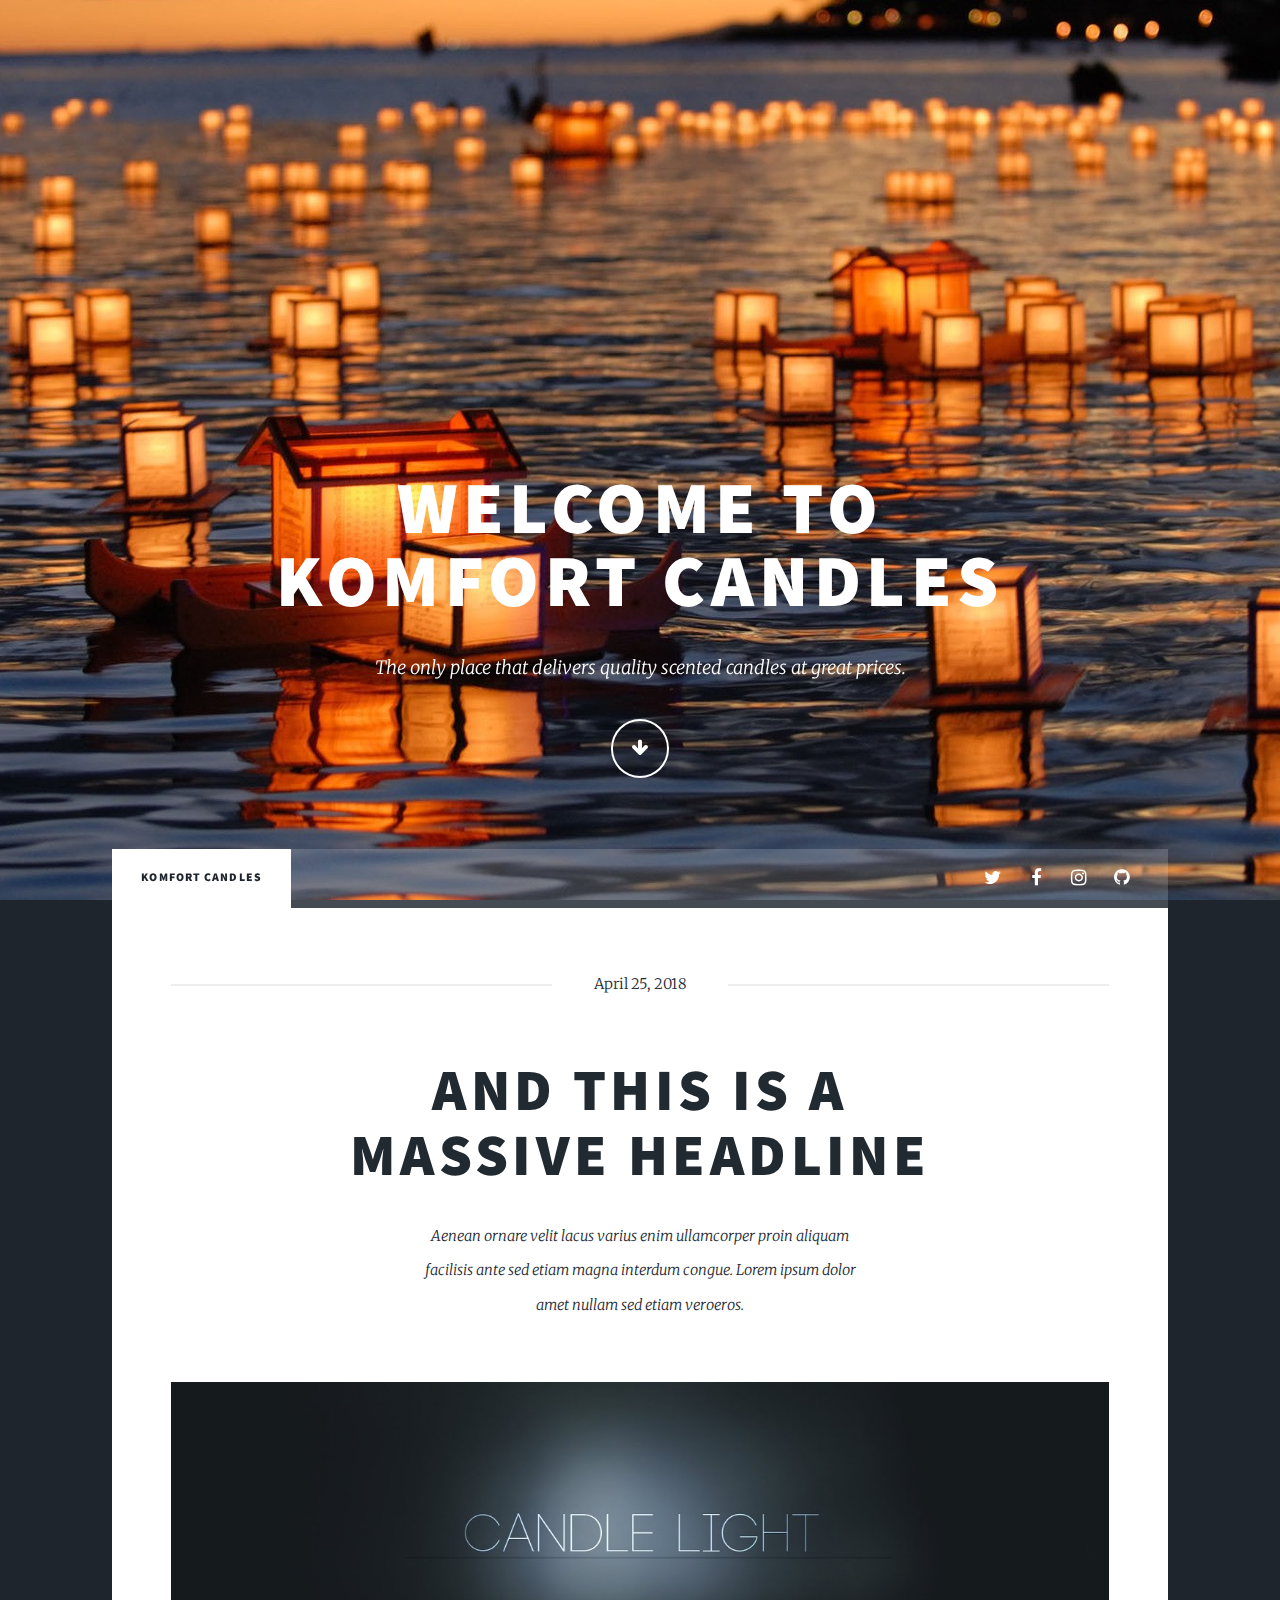
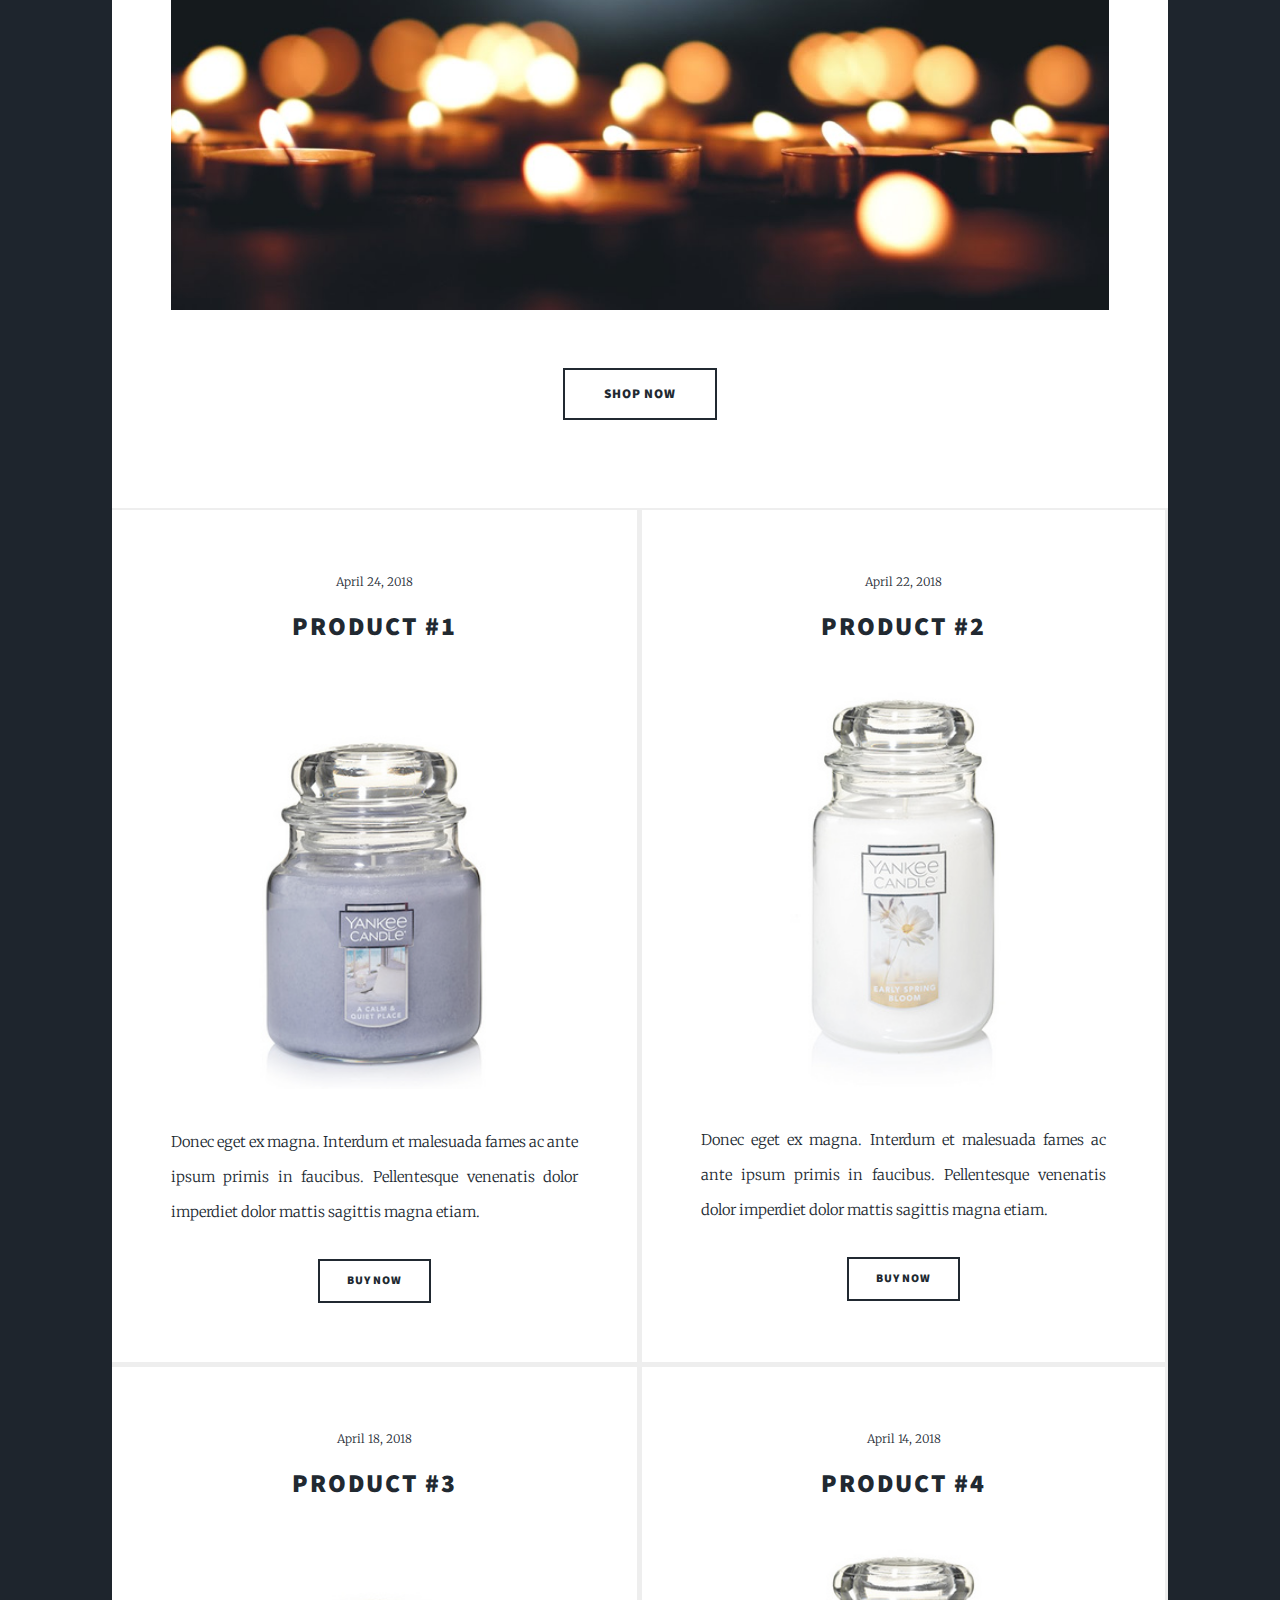
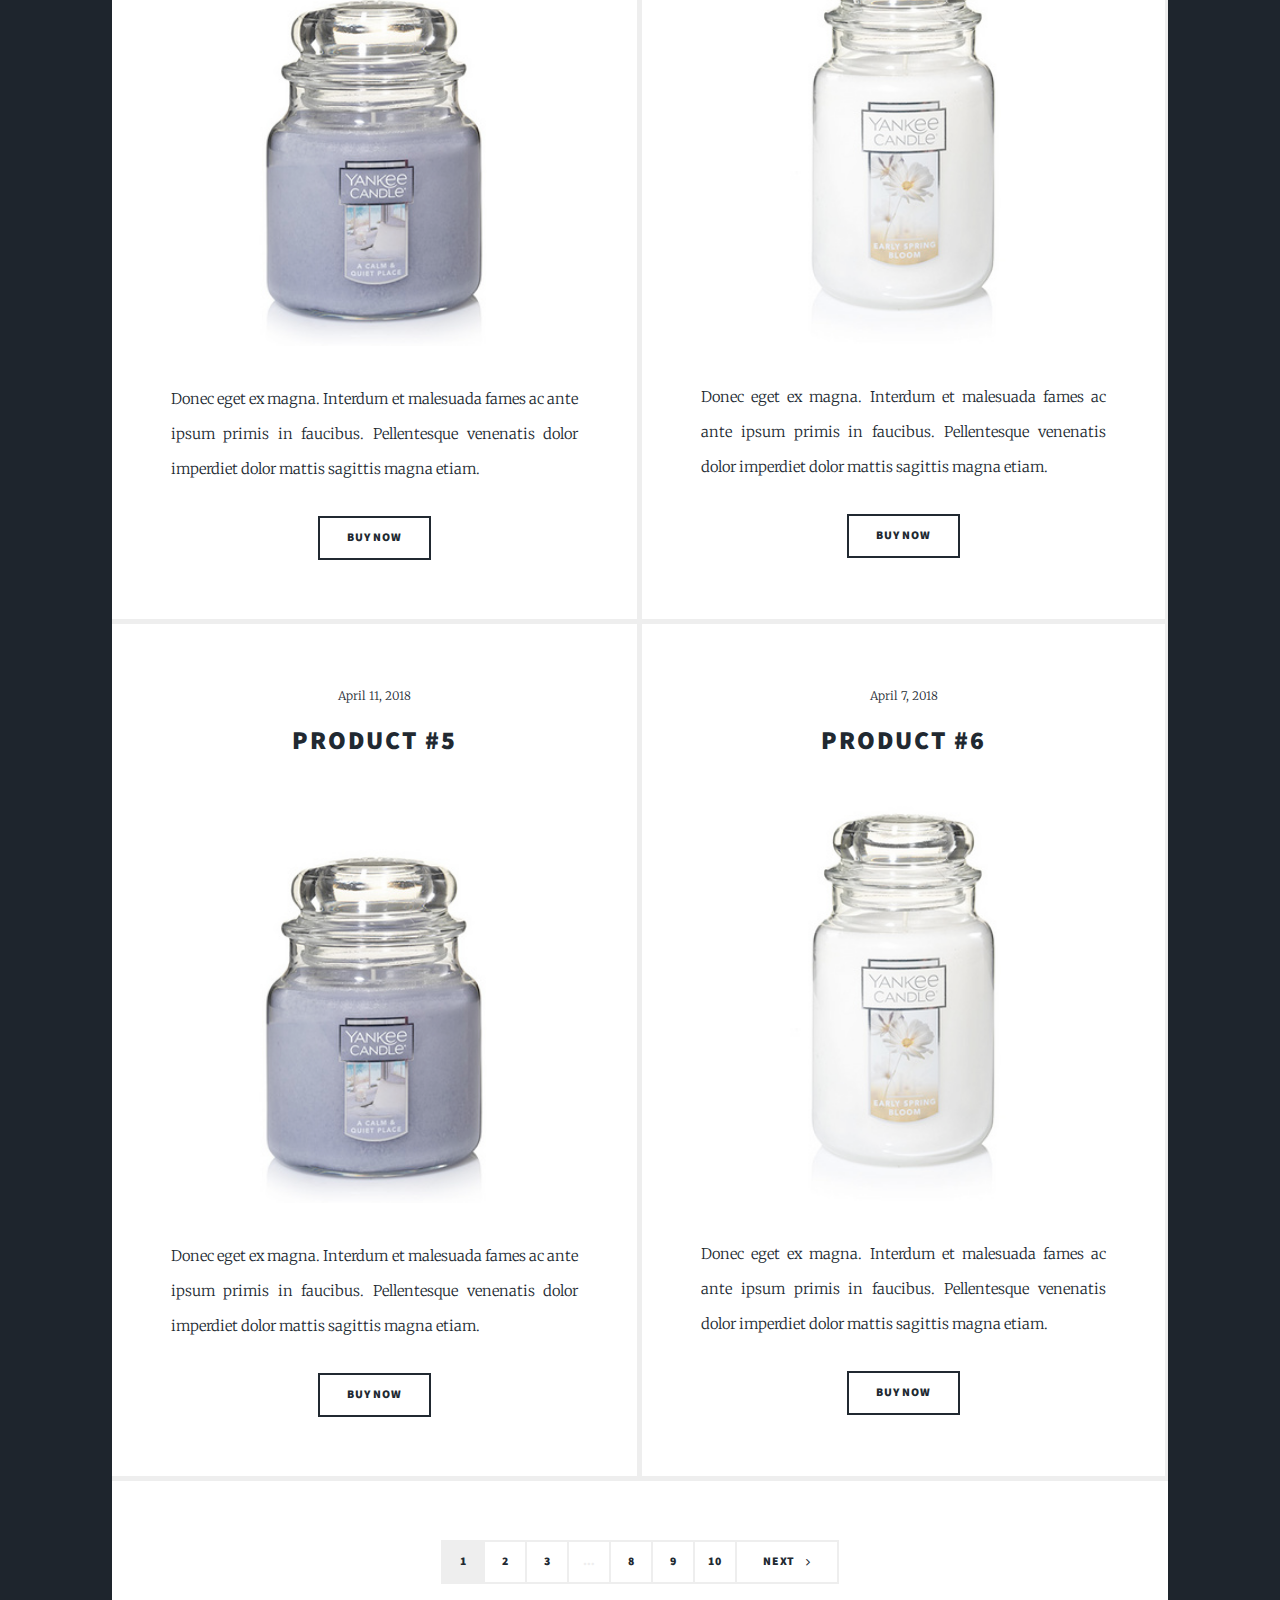
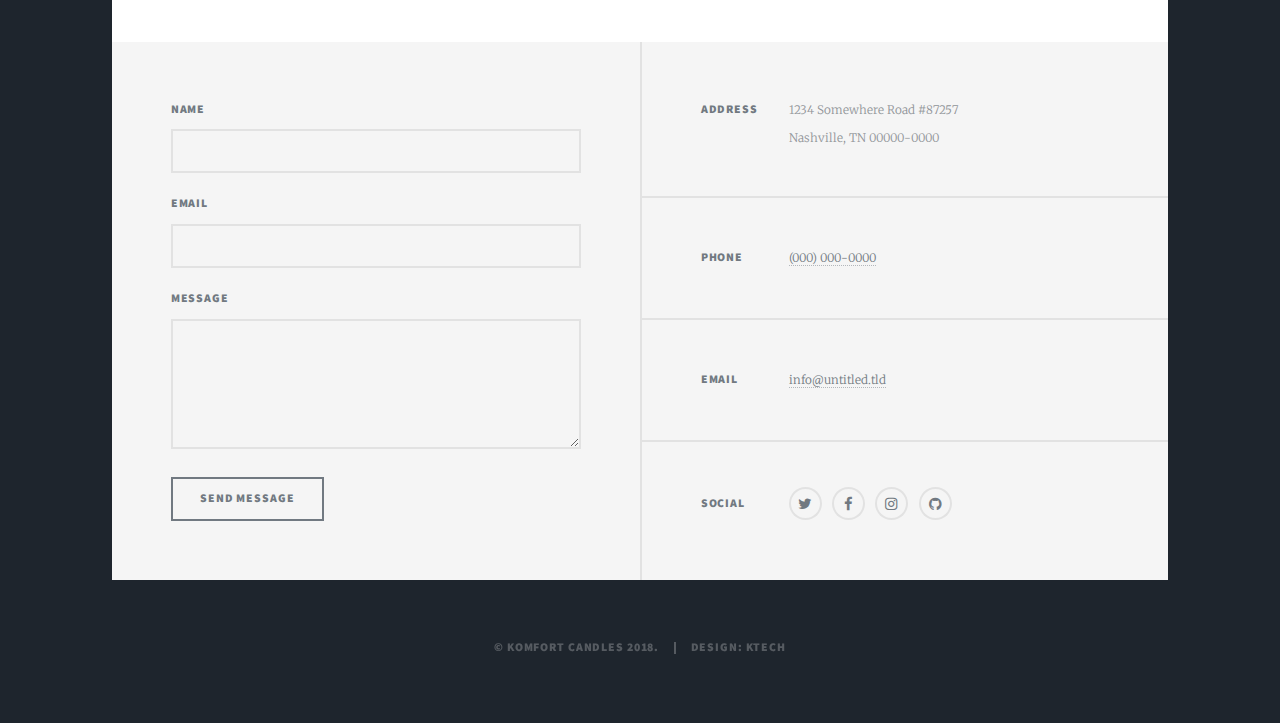
==== commit d692fdc4: "Update index.html" ====
--- a/index.html
+++ b/index.html
@@ -47,7 +47,7 @@
 						<!-- Featured Post -->
 							<article class="post featured">
 								<header class="major">
-									<span class="date">April 25, 2017</span>
+									<span class="date">April 25, 2018</span>
 									<h2><a href="#">And this is a<br />
 									massive headline</a></h2>
 									<p>Aenean ornare velit lacus varius enim ullamcorper proin aliquam<br />
@@ -64,7 +64,7 @@
 							<section id="one" class="posts">
 								<article>
 									<header>
-										<span class="date">April 24, 2017</span>
+										<span class="date">April 24, 2018</span>
 										<h2><a href="#">Product #1<br /></a></h2>
 									</header>
 									<a href="#" class="image fit"><img src="images/pcandle.jpg" alt="" /></a>
@@ -75,7 +75,7 @@
 								</article>
 								<article>
 									<header>
-										<span class="date">April 22, 2017</span>
+										<span class="date">April 22, 2018</span>
 										<h2><a href="#">Product #2<br /></a></h2>
 									</header>
 									<a href="#" class="image fit"><img src="images/pcandle1.jpg" alt="" /></a>
@@ -86,7 +86,7 @@
 								</article>
 								<article>
 									<header>
-										<span class="date">April 18, 2017</span>
+										<span class="date">April 18, 2018</span>
 										<h2><a href="#">Product #3<br /></a></h2>
 									</header>
 									<a href="#" class="image fit"><img src="images/pcandle.jpg" alt="" /></a>
@@ -97,7 +97,7 @@
 								</article>
 								<article>
 									<header>
-										<span class="date">April 14, 2017</span>
+										<span class="date">April 14, 2018</span>
 										<h2><a href="#">Product #4<br /></a></h2>
 									</header>
 									<a href="#" class="image fit"><img src="images/pcandle1.jpg" alt="" /></a>
@@ -108,7 +108,7 @@
 								</article>
 								<article>
 									<header>
-										<span class="date">April 11, 2017</span>
+										<span class="date">April 11, 2018</span>
 										<h2><a href="#">Product #5<br /></a></h2>
 									</header>
 									<a href="#" class="image fit"><img src="images/pcandle.jpg" alt="" /></a>
@@ -119,7 +119,7 @@
 								</article>
 								<article>
 									<header>
-										<span class="date">April 7, 2017</span>
+										<span class="date">April 7, 2018</span>
 										<h2><a href="#">Product #6<br /></a></h2>
 									</header>
 									<a href="#" class="image fit"><img src="images/pcandle1.jpg" alt="" /></a>
@@ -252,4 +252,4 @@
 </script>
 
 	</body>
-</html>+</html>
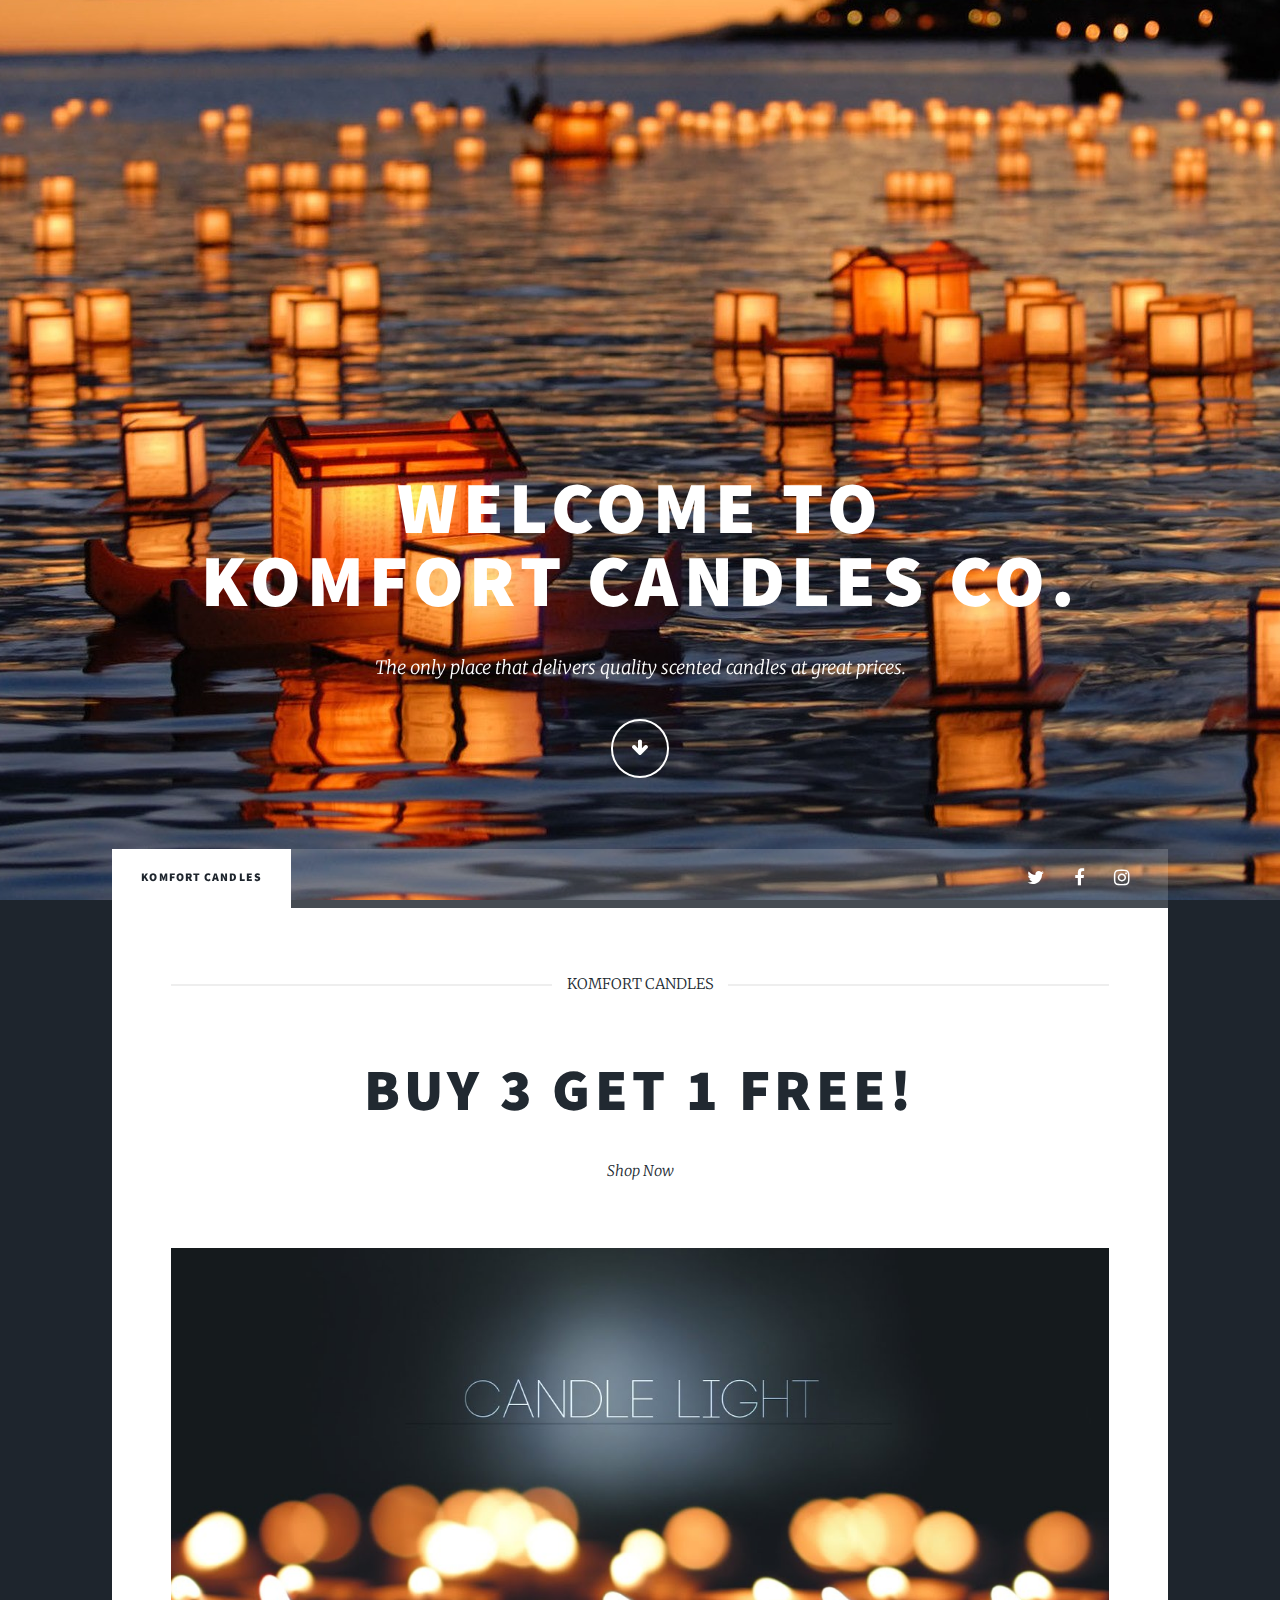
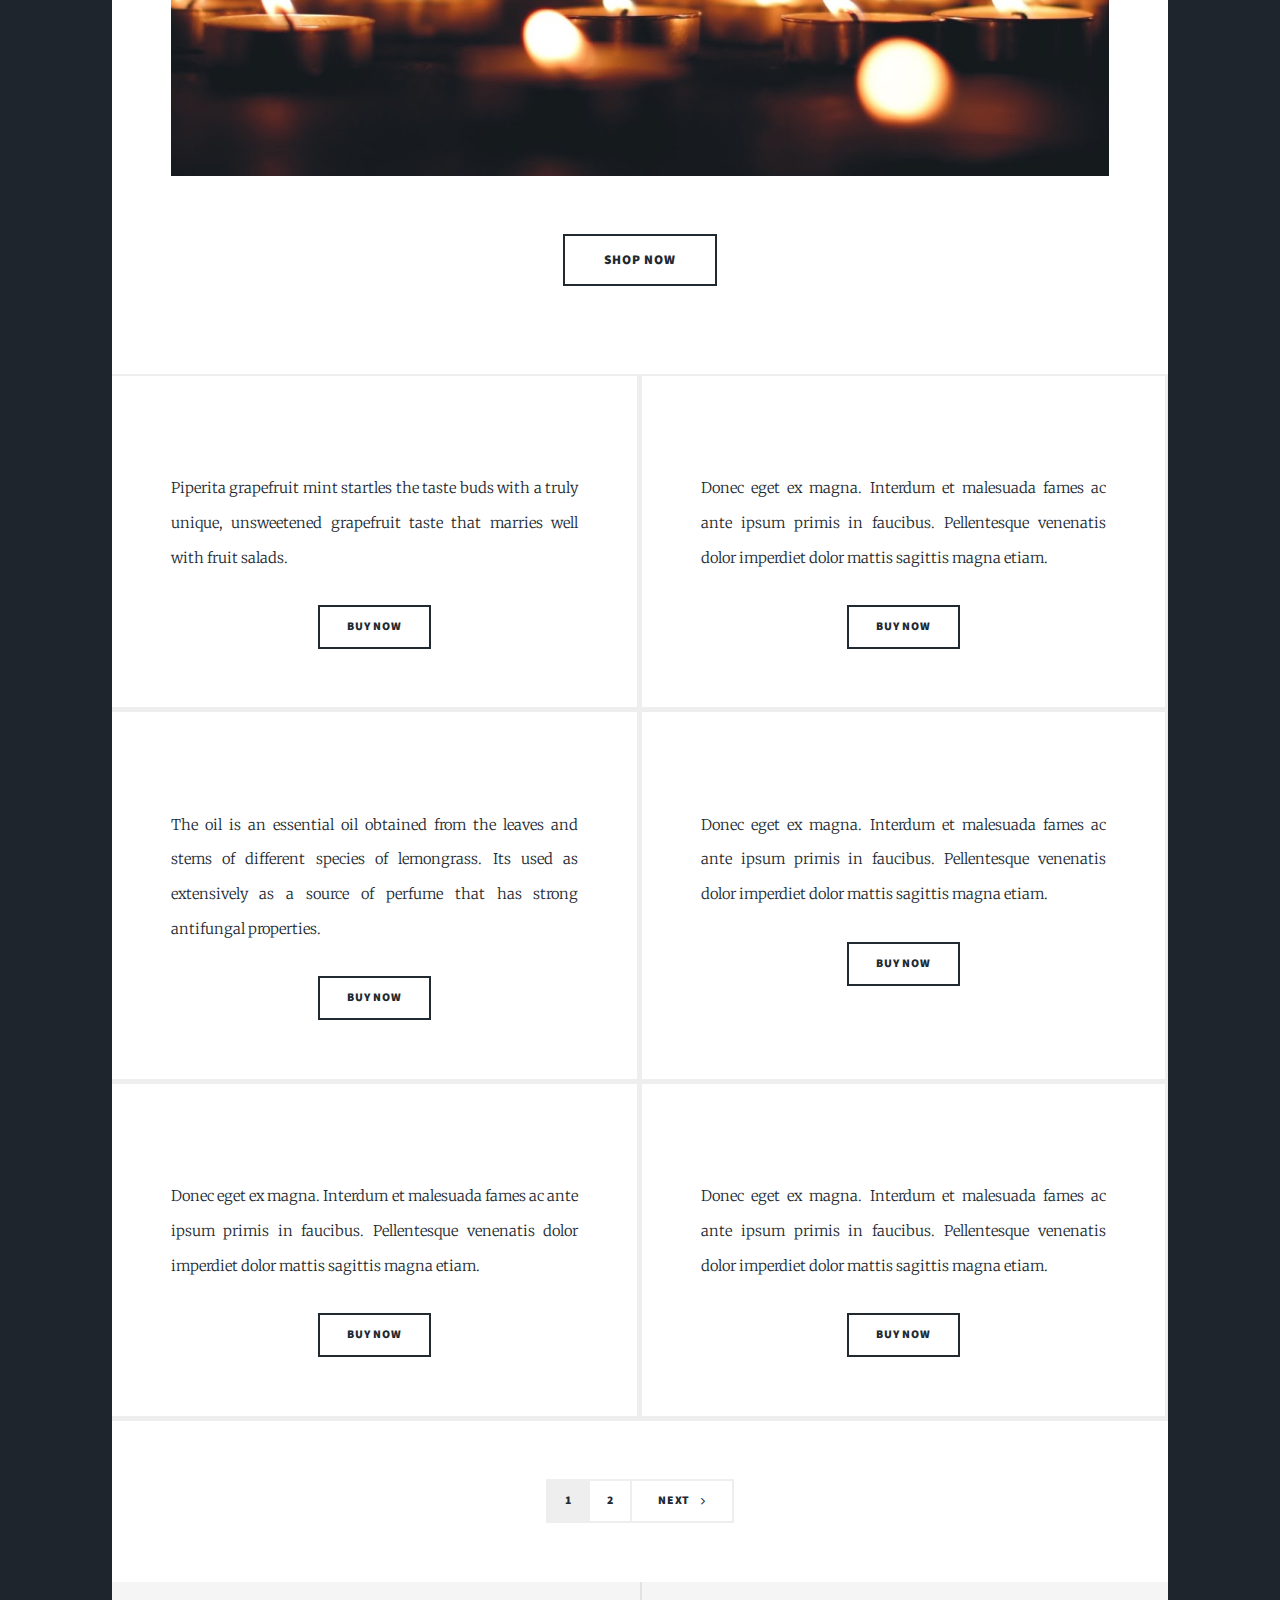
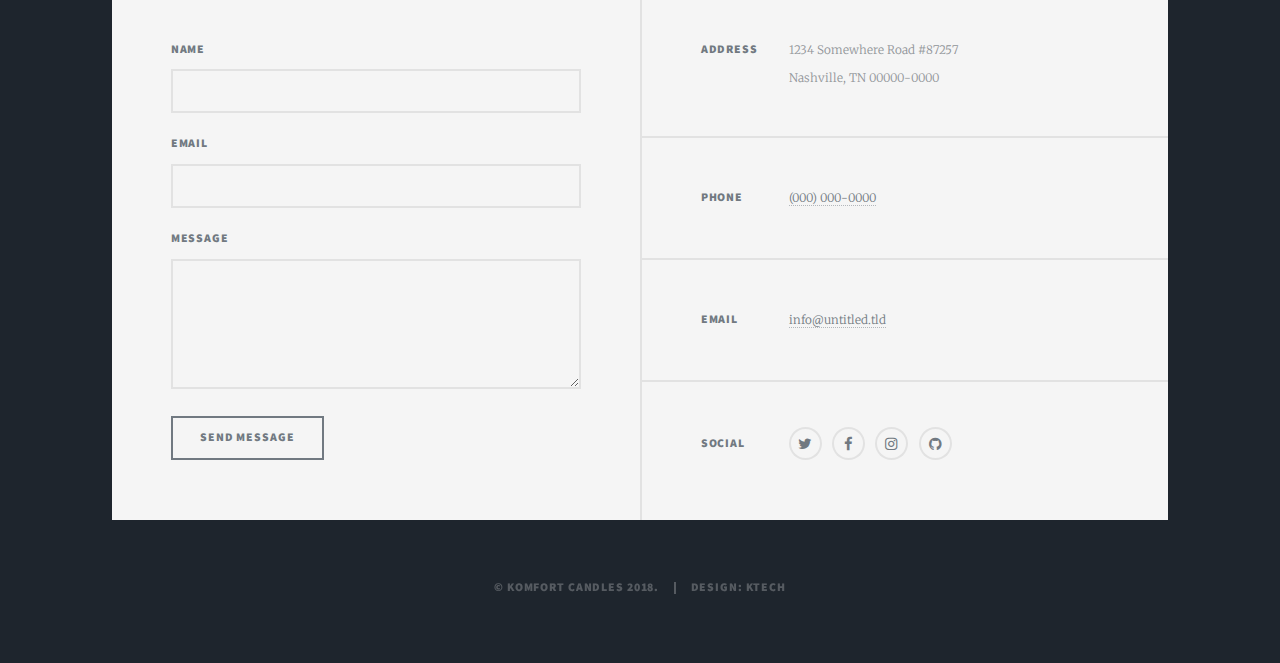
==== commit abf18639: "Add files via upload" ====
--- a/index.html
+++ b/index.html
@@ -2,12 +2,25 @@
 
 <html>
 	<head>
-		<title>Template6</title>
+		<title>komfortcandles.com</title>
+		<link rel="icon" href="images/kcsmall1.png" type="image/png">
 		<meta charset="utf-8" />
 		<meta name="viewport" content="width=device-width, initial-scale=1, user-scalable=no" />
 		<link rel="stylesheet" href="assets/css/main.css" />
 		<noscript><link rel="stylesheet" href="assets/css/noscript.css" /></noscript>
 	</head>
+	<style>
+	
+	.zz{
+	
+	width:50%
+	
+	
+	}
+	
+	
+	
+	</style>
 	<body class="is-loading">
 
 		<!-- Wrapper -->
@@ -16,17 +29,14 @@
 				<!-- Intro -->
 					<div id="intro">
 						<h1>Welcome to<br />
-						KOMFORT CANDLES</h1>
+						KOMFORT CANDLES CO.</h1>
 						<p>The only place that delivers quality scented candles at great prices.</p>
 						<ul class="actions">
-							<li><a href="#header" class="button icon solo fa-arrow-down scrolly">Continue</a></li>
+							<li><a href="#one" class="button icon solo fa-arrow-down scrolly">Continue</a></li>
 						</ul>
 					</div>
 
-				<!-- Header -->
-					<header id="header">
-						<a href="index.html" class="logo">KC</a>
-					</header>
+				
 
 				<!-- Nav -->
 					<nav id="nav">
@@ -37,7 +47,6 @@
 							<li><a href="#" class="icon fa-twitter"><span class="label">Twitter</span></a></li>
 							<li><a href="#" class="icon fa-facebook"><span class="label">Facebook</span></a></li>
 							<li><a href="#" class="icon fa-instagram"><span class="label">Instagram</span></a></li>
-							<li><a href="#" class="icon fa-github"><span class="label">GitHub</span></a></li>
 						</ul>
 					</nav>
 
@@ -47,12 +56,10 @@
 						<!-- Featured Post -->
 							<article class="post featured">
 								<header class="major">
-									<span class="date">April 25, 2018</span>
-									<h2><a href="#">And this is a<br />
-									massive headline</a></h2>
-									<p>Aenean ornare velit lacus varius enim ullamcorper proin aliquam<br />
-									facilisis ante sed etiam magna interdum congue. Lorem ipsum dolor<br />
-									amet nullam sed etiam veroeros.</p>
+									<span class="date">KOMFORT CANDLES</span>
+									<h2><a>Buy 3 get 1 free!<br />
+									</a></h2>
+									<p>Shop Now</p>
 								</header>
 								<a href="#" class="image main"><img src="images/candles4.jpg" alt="" /></a>
 								<ul class="actions">
@@ -63,69 +70,45 @@
 						<!-- Posts -->
 							<section id="one" class="posts">
 								<article>
-									<header>
-										<span class="date">April 24, 2018</span>
-										<h2><a href="#">Product #1<br /></a></h2>
-									</header>
-									<a href="#" class="image fit"><img src="images/pcandle.jpg" alt="" /></a>
-									<p>Donec eget ex magna. Interdum et malesuada fames ac ante ipsum primis in faucibus. Pellentesque venenatis dolor imperdiet dolor mattis sagittis magna etiam.</p>
-									<ul class="actions">
-										<li><a href="#" class="button">Buy Now</a></li>
-									</ul>
-								</article>
-								<article>
-									<header>
-										<span class="date">April 22, 2018</span>
-										<h2><a href="#">Product #2<br /></a></h2>
-									</header>
-									<a href="#" class="image fit"><img src="images/pcandle1.jpg" alt="" /></a>
-									<p>Donec eget ex magna. Interdum et malesuada fames ac ante ipsum primis in faucibus. Pellentesque venenatis dolor imperdiet dolor mattis sagittis magna etiam.</p>
-									<ul class="actions">
-										<li><a href="#" class="button">Buy Now</a></li>
-									</ul>
-								</article>
-								<article>
-									<header>
-										<span class="date">April 18, 2018</span>
-										<h2><a href="#">Product #3<br /></a></h2>
-									</header>
-									<a href="#" class="image fit"><img src="images/pcandle.jpg" alt="" /></a>
-									<p>Donec eget ex magna. Interdum et malesuada fames ac ante ipsum primis in faucibus. Pellentesque venenatis dolor imperdiet dolor mattis sagittis magna etiam.</p>
-									<ul class="actions">
-										<li><a href="#" class="button">Buy Now</a></li>
-									</ul>
-								</article>
-								<article>
-									<header>
-										<span class="date">April 14, 2018</span>
-										<h2><a href="#">Product #4<br /></a></h2>
-									</header>
-									<a href="#" class="image fit"><img src="images/pcandle1.jpg" alt="" /></a>
-									<p>Donec eget ex magna. Interdum et malesuada fames ac ante ipsum primis in faucibus. Pellentesque venenatis dolor imperdiet dolor mattis sagittis magna etiam.</p>
-									<ul class="actions">
-										<li><a href="#" class="button">Buy Now</a></li>
-									</ul>
-								</article>
-								<article>
-									<header>
-										<span class="date">April 11, 2018</span>
-										<h2><a href="#">Product #5<br /></a></h2>
-									</header>
-									<a href="#" class="image fit"><img src="images/pcandle.jpg" alt="" /></a>
-									<p>Donec eget ex magna. Interdum et malesuada fames ac ante ipsum primis in faucibus. Pellentesque venenatis dolor imperdiet dolor mattis sagittis magna etiam.</p>
-									<ul class="actions">
-										<li><a href="#" class="button">Buy Now</a></li>
-									</ul>
-								</article>
-								<article>
-									<header>
-										<span class="date">April 7, 2018</span>
-										<h2><a href="#">Product #6<br /></a></h2>
-									</header>
-									<a href="#" class="image fit"><img src="images/pcandle1.jpg" alt="" /></a>
-									<p>Donec eget ex magna. Interdum et malesuada fames ac ante ipsum primis in faucibus. Pellentesque venenatis dolor imperdiet dolor mattis sagittis magna etiam.</p>
-									<ul class="actions">
-										<li><a href="#" class="button">Buy Now</a></li>
+									<a href="#" class="image fit"><img src="images/grapefruit1.png" alt="" /></a>
+									<p>Piperita grapefruit mint startles the taste buds with a truly unique, unsweetened grapefruit taste that marries well with fruit salads.</p>
+									<ul class="actions">
+										<li><a href="generic.html" class="button">Buy Now</a></li>
+									</ul>
+								</article>
+								<article>
+									<a href="#" class="image fit"><img src="images/cucumber1.png" alt="" /></a>
+									<p>Donec eget ex magna. Interdum et malesuada fames ac ante ipsum primis in faucibus. Pellentesque venenatis dolor imperdiet dolor mattis sagittis magna etiam.</p>
+									<ul class="actions">
+										<li><a href="generic1.html" class="button">Buy Now</a></li>
+									</ul>
+								</article>
+								<article>
+									<a href="#" class="image fit"><img src="images/citronella1.png" alt="" /></a>
+									<p>The oil is an essential oil obtained from the leaves and stems of different species of lemongrass. Its used as extensively as a source of perfume that has strong antifungal properties.</p>
+									<ul class="actions">
+										<li><a href="generic2.html" class="button">Buy Now</a></li>
+									</ul>
+								</article>
+								<article>
+									<a href="#" class="image fit"><img src="images/orangeblossom1.png" alt="" /></a>
+									<p>Donec eget ex magna. Interdum et malesuada fames ac ante ipsum primis in faucibus. Pellentesque venenatis dolor imperdiet dolor mattis sagittis magna etiam.</p>
+									<ul class="actions">
+										<li><a href="generic3.html" class="button">Buy Now</a></li>
+									</ul>
+								</article>
+								<article>
+									<a href="#" class="image fit"><img src="images/whitetea1.png" alt="" /></a>
+									<p>Donec eget ex magna. Interdum et malesuada fames ac ante ipsum primis in faucibus. Pellentesque venenatis dolor imperdiet dolor mattis sagittis magna etiam.</p>
+									<ul class="actions">
+										<li><a href="generic4.html" class="button">Buy Now</a></li>
+									</ul>
+								</article>
+								<article>
+									<a href="#" class="image fit"><img src="images/peppermintkc.png" alt="" /></a>
+									<p>Donec eget ex magna. Interdum et malesuada fames ac ante ipsum primis in faucibus. Pellentesque venenatis dolor imperdiet dolor mattis sagittis magna etiam.</p>
+									<ul class="actions">
+										<li><a href="generic5.html" class="button">Buy Now</a></li>
 									</ul>
 								</article>
 							</section>
@@ -134,14 +117,9 @@
 							<footer>
 								<div class="pagination">
 									<!--<a href="#" class="previous">Prev</a>-->
-									<a href="#" class="page active">1</a>
-									<a href="#" class="page">2</a>
-									<a href="#" class="page">3</a>
-									<span class="extra">&hellip;</span>
-									<a href="#" class="page">8</a>
-									<a href="#" class="page">9</a>
-									<a href="#" class="page">10</a>
-									<a href="#" class="next">Next</a>
+									<a class="page active">1</a>
+									<a href="page2.html#one" class="page">2</a>
+									<a href="page2.html#one" class="next">Next</a>
 								</div>
 							</footer>
 
@@ -252,4 +230,4 @@
 </script>
 
 	</body>
-</html>
+</html>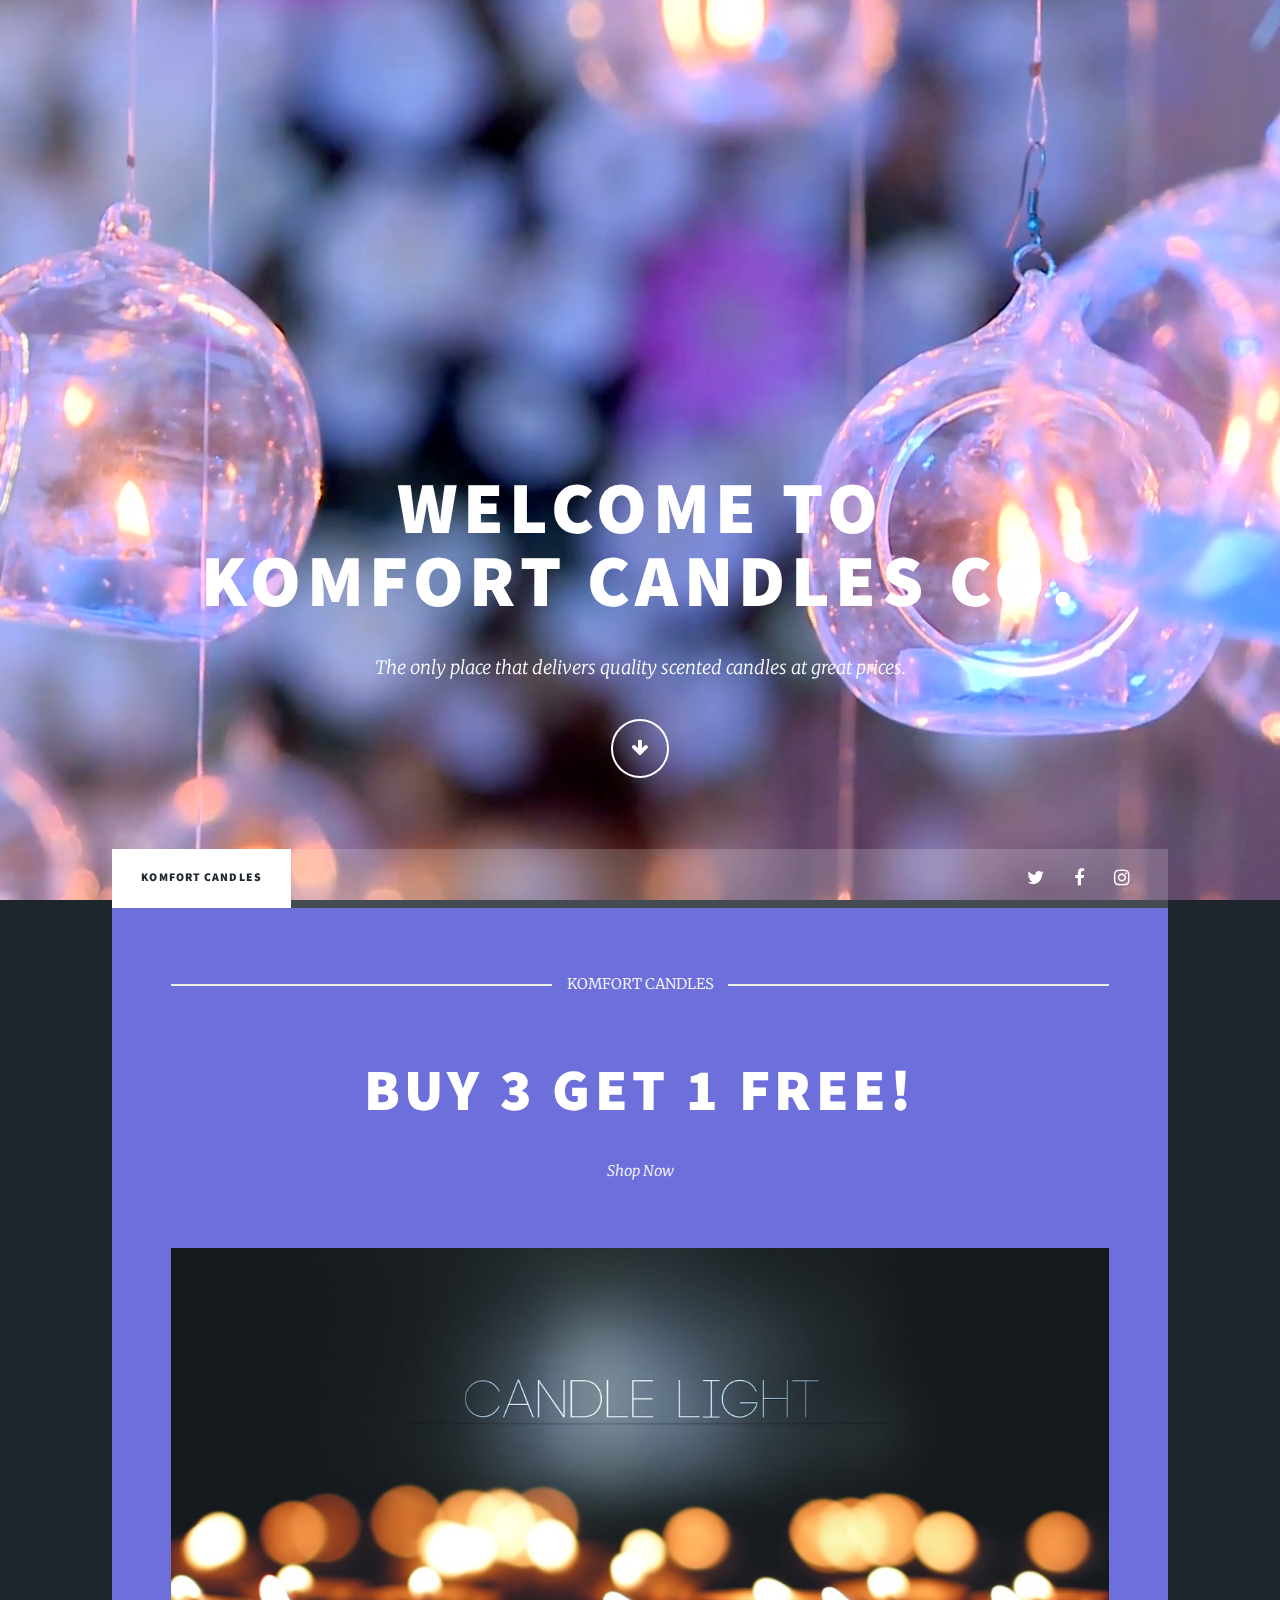
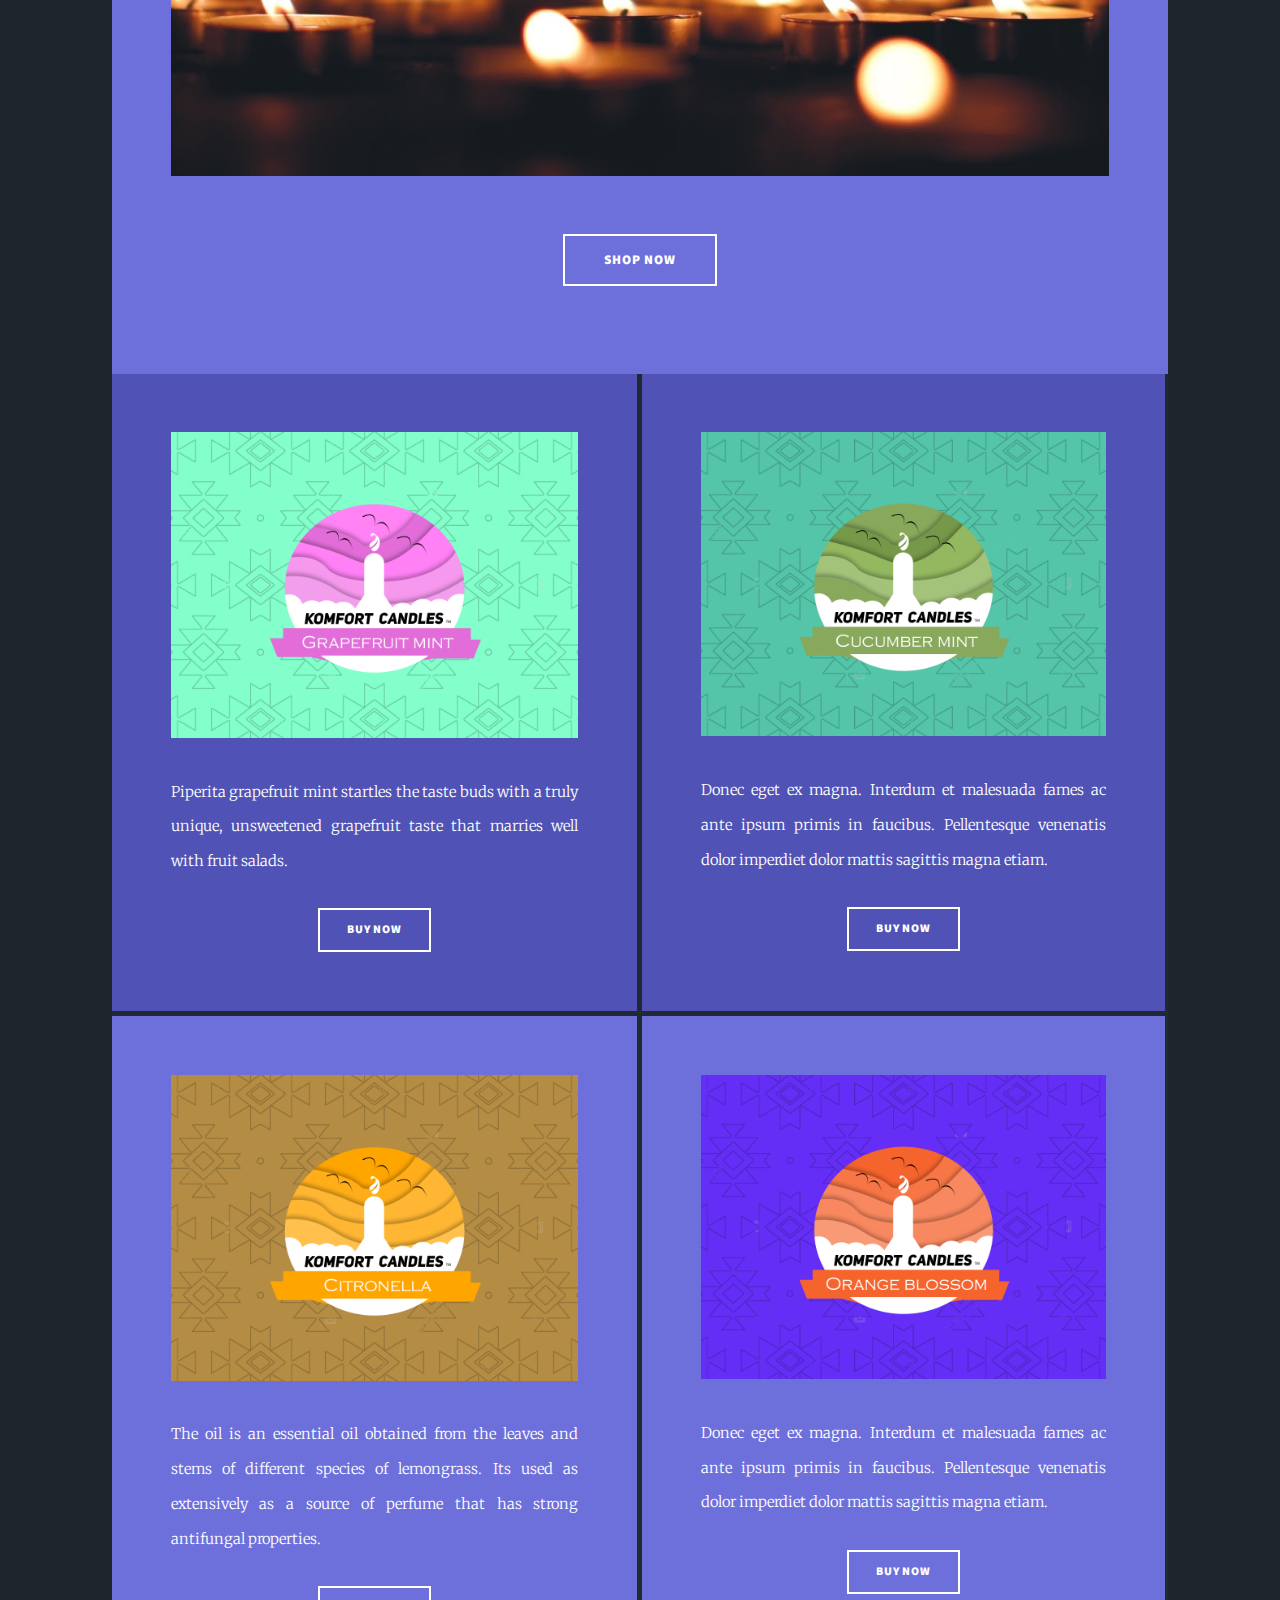
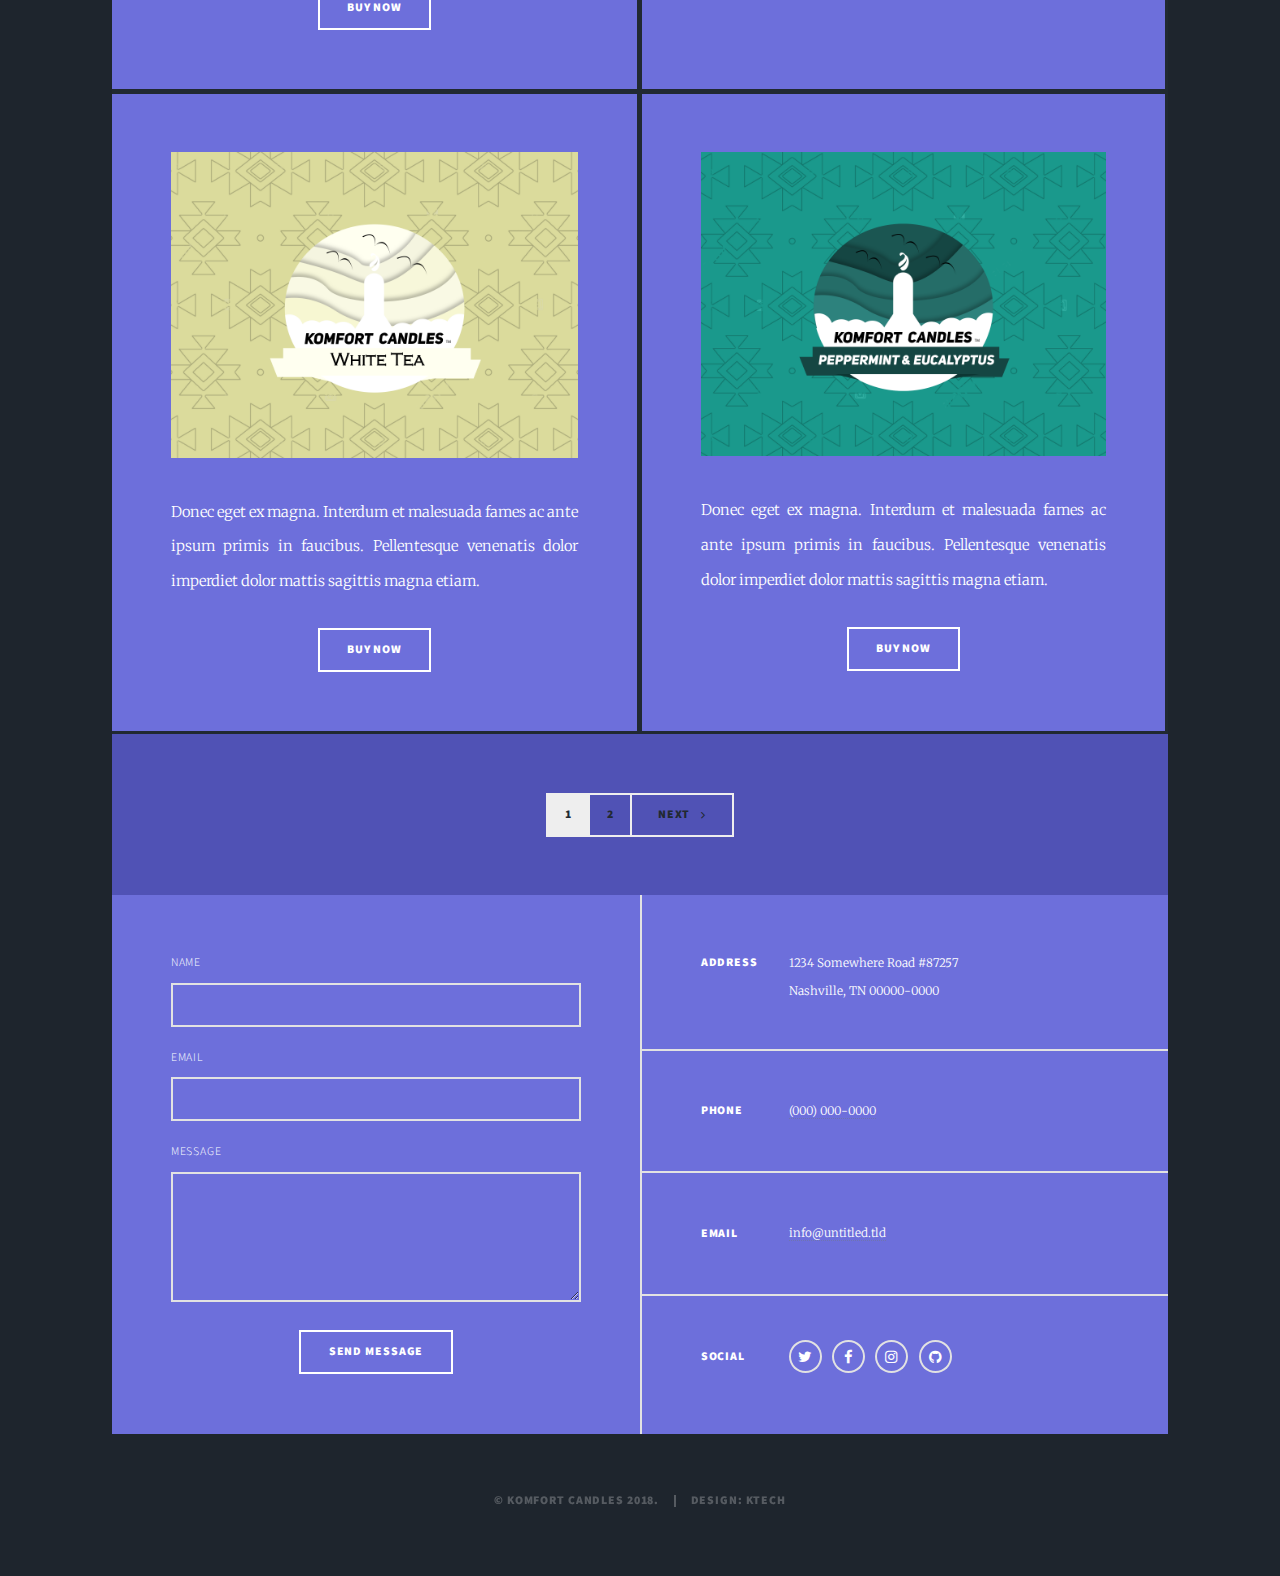
==== commit 927a85bd: "Update index.html" ====
--- a/index.html
+++ b/index.html
@@ -84,7 +84,7 @@
 									</ul>
 								</article>
 								<article>
-									<a href="#" class="image fit"><img src="images/citronella1.png" alt="" /></a>
+									<a href="#" class="image fit"><img src="images/Citronella1.png" alt="" /></a>
 									<p>The oil is an essential oil obtained from the leaves and stems of different species of lemongrass. Its used as extensively as a source of perfume that has strong antifungal properties.</p>
 									<ul class="actions">
 										<li><a href="generic2.html" class="button">Buy Now</a></li>
@@ -230,4 +230,4 @@
 </script>
 
 	</body>
-</html>+</html>
--- a/assets/css/main.css
+++ b/assets/css/main.css
@@ -1698,6 +1698,7 @@
 	p {
 		text-align: justify;
 		margin: 0 0 2rem 0;
+		color:white;
 	}
 
 	h1, h2, h3, h4, h5, h6 {
@@ -1711,7 +1712,7 @@
 
 		h1 a, h2 a, h3 a, h4 a, h5 a, h6 a {
 			border-bottom: 0;
-			color: inherit;
+			color: white;
 			text-decoration: none;
 		}
 
@@ -2017,8 +2018,8 @@
 	button,
 	.button {
 		background-color: transparent;
-		box-shadow: inset 0 0 0 2px #212931;
-		color: #212931 !important;
+		box-shadow: inset 0 0 0 2px white;
+		color: white !important;
 	}
 
 		input[type="submit"]:hover,
@@ -2146,7 +2147,6 @@
 	label {
 		display: block;
 		font-family: "Source Sans Pro", Helvetica, sans-serif;
-		font-weight: 900;
 		line-height: 1.5;
 		letter-spacing: 0.075em;
 		font-size: 0.8rem;
@@ -2571,6 +2571,7 @@
 			cursor: default;
 			list-style: none;
 			padding-left: 0;
+			text-align:center;
 		}
 
 			ul.actions li {
@@ -2716,6 +2717,7 @@
 			height: 1;
 			margin: 0 0 1rem 0;
 			position: relative;
+			color:white;
 		}
 
 		header > p {
@@ -3024,7 +3026,7 @@
 			width: 100%;
 			height: 100%;
 			background-color: #212931;
-			background-image: url("../../images/wallpaper.jpg"), linear-gradient(0deg, rgba(0, 0, 0, 0.1), rgba(0, 0, 0, 0.1)), url("../../images/bg.jpg");
+			background-image: url("../../images/candles.png"), linear-gradient(0deg, rgba(0, 0, 0, 0.1), rgba(0, 0, 0, 0.1)), url("../../images/bg.jpg");
 			background-size: auto,								auto,														100% auto;
 			background-position: center,								center,														top center;
 			background-repeat: repeat,								no-repeat,													no-repeat;
@@ -3365,8 +3367,7 @@
 			-webkit-pointer-events: auto;
 			-ms-pointer-events: auto;
 			pointer-events: auto;
-			border-style: solid;
-			border-color: #ffffff;
+
 			border-width: 5px !important;
 			font-family: "Source Sans Pro", Helvetica, sans-serif;
 			font-size: 2.25rem;
@@ -3568,7 +3569,6 @@
 
 		#main > * {
 			padding: 4rem 4rem 2rem 4rem ;
-			border-top: solid 2px #eeeeee;
 			margin: 0;
 		}
 
@@ -3578,10 +3578,12 @@
 
 		#main > footer {
 			text-align: center;
+			background-color: #5052b5
 		}
 
 		#main > .post {
 			padding: 8rem 8rem 6rem 8rem ;
+			background-color:#9d9ef5;
 		}
 
 			#main > .post header.major > .date {
@@ -3596,6 +3598,7 @@
 
 			#main > .post.featured {
 				text-align: center;
+				background-color: #6d6fdb;
 			}
 
 			@media screen and (max-width: 1280px) {
@@ -3664,11 +3667,12 @@
 			}
 
 			#main > .posts > article {
-				border-color: #eeeeee;
+				
 				border-left-width: 2px;
 				border-style: solid;
 				border-top-width: 2px;
 				text-align: center;
+				background-color: #6d6fdb;
 			}
 
 				#main > .posts > article > :last-child {
@@ -3681,6 +3685,7 @@
 
 				#main > .posts > article:nth-child(-n + 2) {
 					border-top-width: 0;
+					background-color: #5052b5;
 				}
 
 			@media screen and (max-width: 980px) {
@@ -3770,7 +3775,7 @@
 		}
 
 		#footer a {
-			color: #717981;
+			color: white;
 			border-bottom-color: rgba(113, 121, 129, 0.5);
 		}
 
@@ -3784,7 +3789,7 @@
 		}
 
 		#footer h1, #footer h2, #footer h3, #footer h4, #footer h5, #footer h6 {
-			color: #717981;
+			color: white;
 		}
 
 		#footer blockquote {
@@ -3810,8 +3815,8 @@
 		#footer button,
 		#footer .button {
 			background-color: transparent;
-			box-shadow: inset 0 0 0 2px #717981;
-			color: #717981 !important;
+			box-shadow: inset 0 0 0 2px white;
+			color: white !important;
 		}
 
 			#footer input[type="submit"]:hover,
@@ -3842,7 +3847,7 @@
 				}
 
 		#footer label {
-			color: #717981;
+			color: white;
 		}
 
 		#footer input[type="text"],
@@ -3997,10 +4002,12 @@
 			flex-shrink: 1;
 			padding: 4rem 4rem 2rem 4rem ;
 			border-left: solid 2px #e2e2e2;
+			background-color:#6d6fdb;
 		}
 
 			#footer > section:first-child {
 				border-left: 0;
+				background-image:url("images/pic01.jpg");
 			}
 
 			#footer > section.split {
